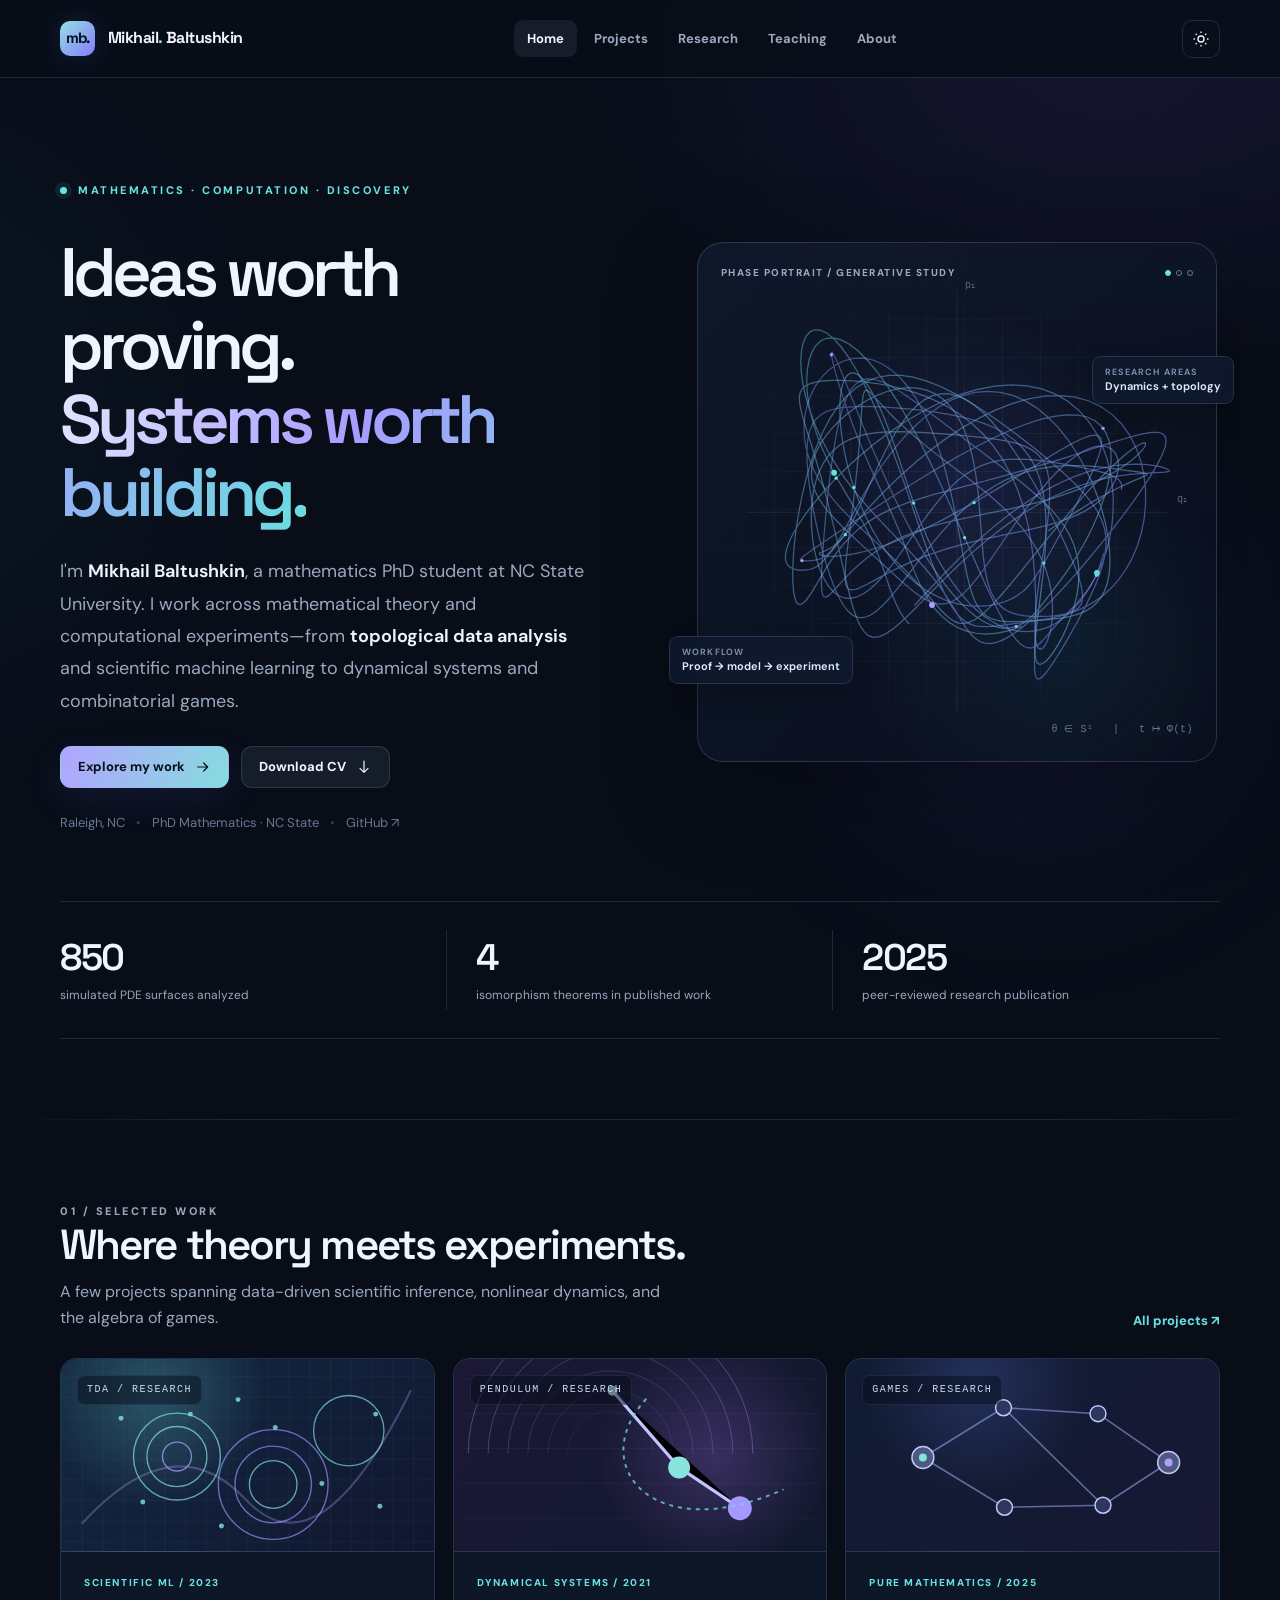
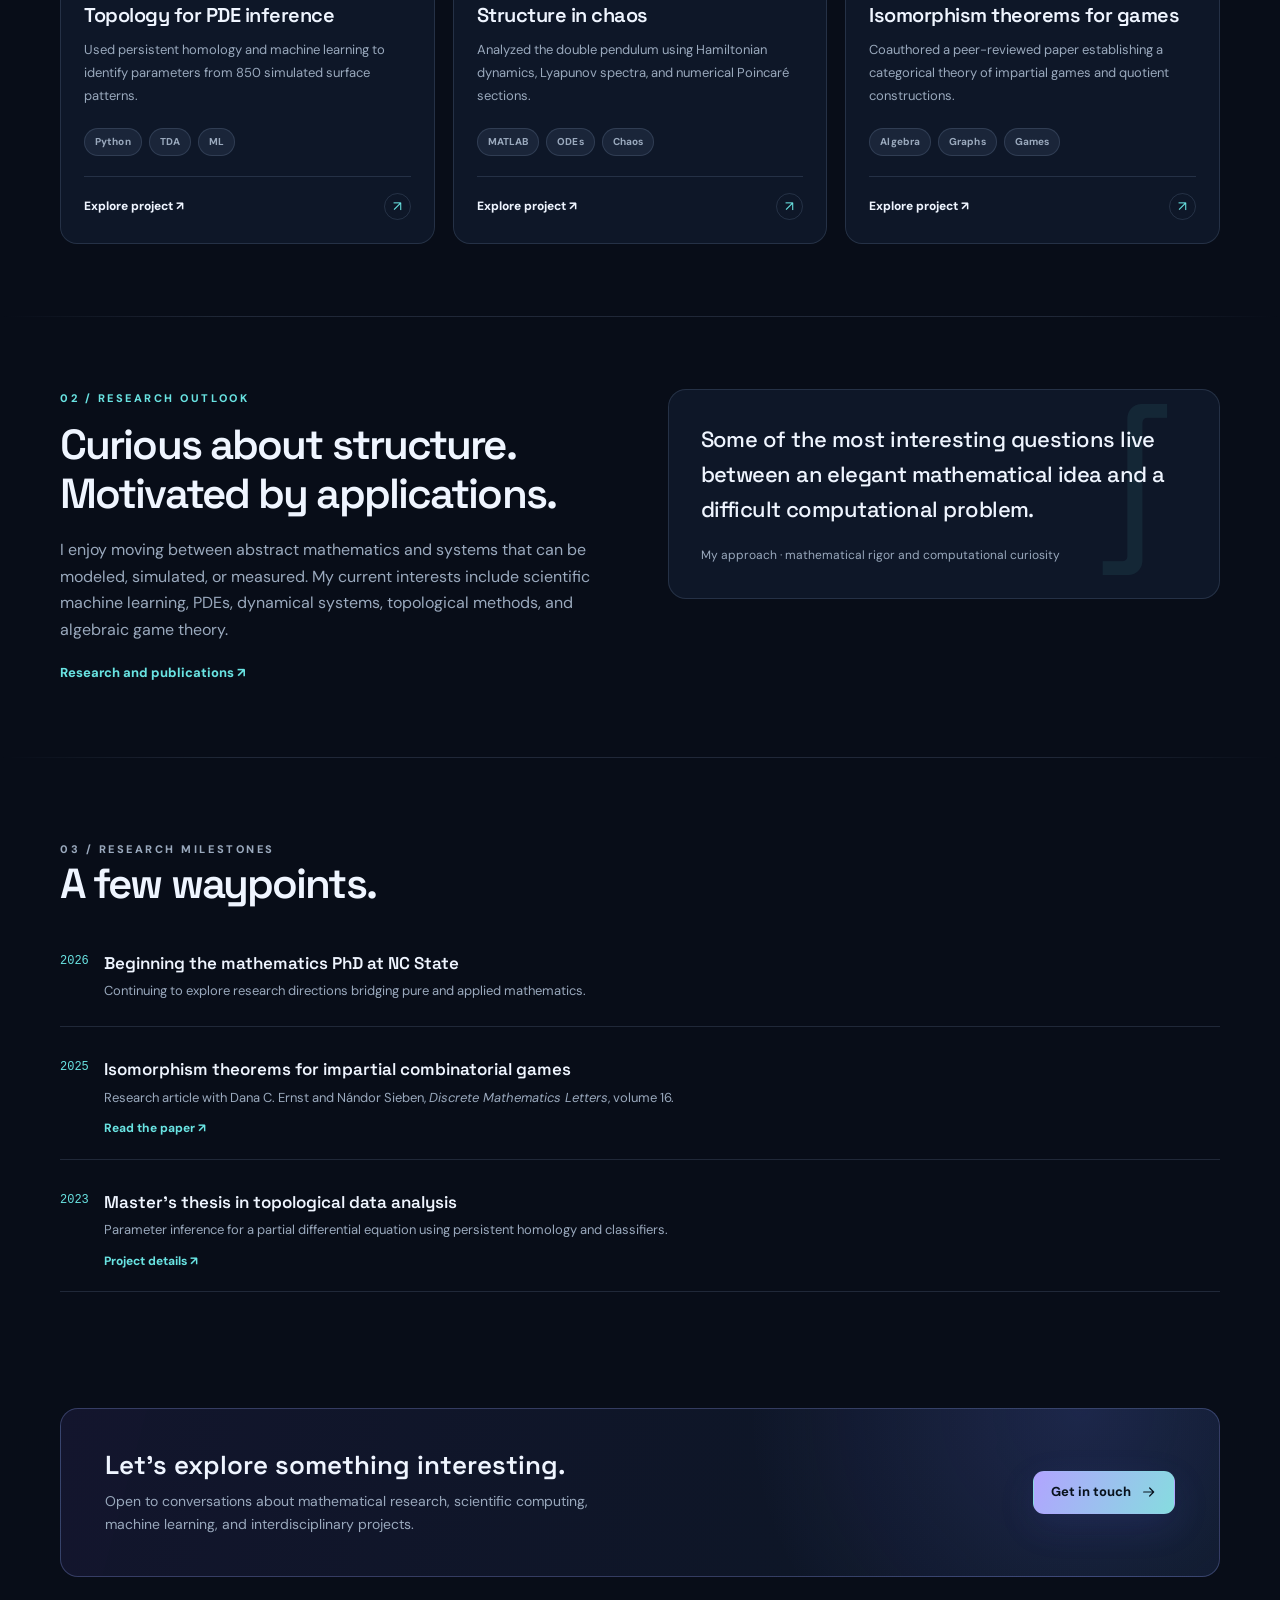
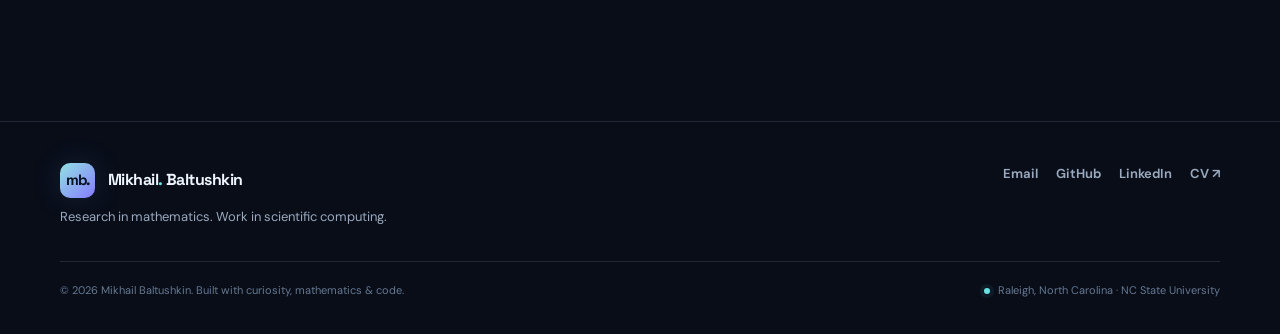
==== index.html @ 38232095 "new website" ====
<!doctype html>
<html lang="en" data-theme="dark"><head>
<meta charset="utf-8"><meta name="viewport" content="width=device-width, initial-scale=1">
<title>Mathematics, Scientific Computing &amp; Machine Learning | Mikhail Baltushkin</title>
<meta name="description" content="Mikhail Baltushkin — mathematics PhD student at NC State. Research in topological data analysis, scientific machine learning, nonlinear dynamics, and algebraic game theory.">
<meta name="author" content="Mikhail Baltushkin"><meta name="theme-color" content="#080d18">
<meta property="og:type" content="website"><meta property="og:title" content="Mathematics, Scientific Computing &amp; Machine Learning | Mikhail Baltushkin">
<meta property="og:description" content="Mikhail Baltushkin — mathematics PhD student at NC State. Research in topological data analysis, scientific machine learning, nonlinear dynamics, and algebraic game theory.">
<meta property="og:image" content="https://mishbolt.github.io/assets/images/social-card.svg"><meta property="og:url" content="https://mishbolt.github.io/">
<meta name="twitter:card" content="summary_large_image"><link rel="canonical" href="https://mishbolt.github.io/">
<link rel="icon" href="assets/images/favicon.svg" type="image/svg+xml">
<link rel="stylesheet" href="assets/css/styles.css">
<script src="assets/js/site.js" defer></script>
</head><body><a class="skip-link" href="#main">Skip to content</a><div class="bg-atmosphere" aria-hidden="true"></div><div class="ambient-blob" aria-hidden="true"></div><header class="site-header"><div class="shell nav-inner">
      <a class="brand" href="index.html" aria-label="Mikhail Baltushkin, home"><span class="brand-glyph">mb.</span><span>Mikhail<span class="dot">.</span> Baltushkin</span></a>
      <nav id="main-nav" class="nav-links" aria-label="Main navigation" data-open="false"><a href="index.html" aria-current="page">Home</a><a href="projects.html">Projects</a><a href="research.html">Research</a><a href="teaching.html">Teaching</a><a href="about.html">About</a></nav>
      <div class="nav-actions"><button type="button" class="icon-button" data-theme-toggle aria-label="Switch to light theme"><svg viewBox="0 0 24 24" aria-hidden="true" fill="none" stroke="currentColor" stroke-width="1.8" stroke-linecap="round" stroke-linejoin="round"><circle cx="12" cy="12" r="4"/><path d="M12 2v2m0 16v2M4.9 4.9l1.4 1.4m11.4 11.4 1.4 1.4M2 12h2m16 0h2M4.9 19.1l1.4-1.4M17.7 6.3l1.4-1.4"/></svg></button><button type="button" class="icon-button mobile-toggle" data-menu-toggle aria-label="Toggle navigation" aria-expanded="false" aria-controls="main-nav"><svg viewBox="0 0 24 24" aria-hidden="true" fill="none" stroke="currentColor" stroke-width="1.8" stroke-linecap="round" stroke-linejoin="round"><path d="M4 7h16M4 12h16M4 17h16"/></svg></button></div>
      </div></header>
<main id="main"><section class="hero"><div class="shell hero-grid"><div class="hero-copy">
<p class="eyebrow"><span class="signal"></span>Mathematics · computation · discovery</p>
<h1>Ideas worth proving.<br><span class="gradient-text">Systems worth building.</span></h1>
<p class="hero-lede">I'm <strong>Mikhail Baltushkin</strong>, a mathematics PhD student at NC State University. I work across mathematical theory and computational experiments—from <strong>topological data analysis</strong> and scientific machine learning to dynamical systems and combinatorial games.</p>
<div class="cta-row"><a href="projects.html" class="btn btn-primary">Explore my work <svg viewBox="0 0 24 24" aria-hidden="true" fill="none" stroke="currentColor" stroke-width="1.8" stroke-linecap="round" stroke-linejoin="round"><path d="M4 12h15m-6-6 6 6-6 6"/></svg></a><a href="assets/docs/cv.pdf" class="btn btn-ghost">Download CV <svg viewBox="0 0 24 24" aria-hidden="true" fill="none" stroke="currentColor" stroke-width="1.8" stroke-linecap="round" stroke-linejoin="round"><path d="M12 3v17m-6-6 6 6 6-6"/></svg></a></div>
<div class="hero-subline"><span>Raleigh, NC</span><span class="sep">•</span><span>PhD Mathematics · NC State</span><span class="sep">•</span><a href="https://github.com/mishbolt">GitHub ↗</a></div>
</div><div class="hero-visual"><div class="visual-outer"><div class="visual-top"><span>phase portrait / generative study</span><span class="dotset"><i></i><i></i><i></i></span></div><canvas id="orbit-canvas" role="img" aria-label="Decorative animated phase-space curves illustrating mathematical dynamics"></canvas><div class="corner-coord">θ ∈ S¹ &nbsp; | &nbsp; t ↦ Φ(t)</div></div><div class="visual-tag tag-top"><span>RESEARCH AREAS</span>Dynamics + topology</div><div class="visual-tag tag-bottom"><span>WORKFLOW</span>Proof → model → experiment</div></div></div>
<div class="shell metrics reveal"><div class="metric"><b>850</b><span>simulated PDE surfaces analyzed</span></div><div class="metric"><b>4</b><span>isomorphism theorems in published work</span></div><div class="metric"><b>2025</b><span>peer-reviewed research publication</span></div></div></section>
<div class="section-divider"></div>
<section class="section" id="work"><div class="shell"><div class="section-header"><div><p class="kicker">01 / Selected work</p><h2>Where theory meets experiments.</h2><p>A few projects spanning data-driven scientific inference, nonlinear dynamics, and the algebra of games.</p></div><a class="subtle-link" href="projects.html">All projects ↗</a></div>
<div class="cards-grid"><article class="feature-card reveal"><div class="card-art card-art--tda"><span class="art-label">TDA / RESEARCH</span><svg viewBox="0 0 360 193" aria-hidden="true" preserveAspectRatio="xMidYMid slice"><defs><pattern id="pat-tda" width="20" height="20" patternUnits="userSpaceOnUse"><path d="M20 0H0V20" fill="none" stroke="#8ce5e7" stroke-opacity=".08"/></pattern></defs><rect width="360" height="193" fill="url(#pat-tda)"/><circle cx="112" cy="98" r="42" fill="none" stroke="#83e2e4" stroke-width="1.3" opacity=".7"/><circle cx="112" cy="98" r="29" fill="none" stroke="#83e2e4" stroke-width="1.3" opacity=".7"/><circle cx="112" cy="98" r="14" fill="none" stroke="#b6a6ff" stroke-width="1.3" opacity=".7"/><circle cx="205" cy="125" r="53" fill="none" stroke="#988efa" stroke-width="1.3" opacity=".7"/><circle cx="205" cy="125" r="37" fill="none" stroke="#988efa" stroke-width="1.3" opacity=".7"/><circle cx="205" cy="125" r="23" fill="none" stroke="#83e2e4" stroke-width="1.3" opacity=".7"/><circle cx="278" cy="73" r="34" fill="none" stroke="#79d9de" stroke-width="1.3" opacity=".7"/><circle cx="58" cy="61" r="2.4" fill="#84e3e5" opacity=".8"/><circle cx="79" cy="142" r="2.4" fill="#84e3e5" opacity=".8"/><circle cx="125" cy="57" r="2.4" fill="#84e3e5" opacity=".8"/><circle cx="155" cy="165" r="2.4" fill="#84e3e5" opacity=".8"/><circle cx="207" cy="70" r="2.4" fill="#84e3e5" opacity=".8"/><circle cx="252" cy="124" r="2.4" fill="#84e3e5" opacity=".8"/><circle cx="308" cy="146" r="2.4" fill="#84e3e5" opacity=".8"/><circle cx="304" cy="57" r="2.4" fill="#84e3e5" opacity=".8"/><circle cx="171" cy="43" r="2.4" fill="#84e3e5" opacity=".8"/><path d="M20 163Q109 65 179 140T338 34" stroke="#b2a8ff" opacity=".3" fill="none" stroke-width="2"/></svg></div><div class="card-body"><div class="meta">SCIENTIFIC ML / 2023</div><h3>Topology for PDE inference</h3><p>Used persistent homology and machine learning to identify parameters from 850 simulated surface patterns.</p><div class="tag-row"><span class="tag">Python</span><span class="tag">TDA</span><span class="tag">ML</span></div><div class="card-footer"><a href="work/tda-pde.html">Explore project ↗</a><span class="arrow-circle" aria-hidden="true">↗</span></div></div></article><article class="feature-card reveal"><div class="card-art card-art--pendulum"><span class="art-label">PENDULUM / RESEARCH</span><svg viewBox="0 0 360 193" aria-hidden="true" preserveAspectRatio="xMidYMid"><path d="M0 20h360M0 55h360M0 90h360M0 125h360M0 160h360" stroke="#9b93c2" stroke-opacity=".07"/><path d="M107 95 A43 43 0 0 1 193 95" fill="none" stroke="#a99cff" stroke-width="1" stroke-opacity="0.08"/><path d="M87 95 A63 63 0 0 1 213 95" fill="none" stroke="#a99cff" stroke-width="1" stroke-opacity="0.135"/><path d="M67 95 A83 83 0 0 1 233 95" fill="none" stroke="#a99cff" stroke-width="1" stroke-opacity="0.19"/><path d="M47 95 A103 103 0 0 1 253 95" fill="none" stroke="#a99cff" stroke-width="1" stroke-opacity="0.245"/><path d="M27 95 A123 123 0 0 1 273 95" fill="none" stroke="#a99cff" stroke-width="1" stroke-opacity="0.3"/><path d="M7 95 A143 143 0 0 1 293 95" fill="none" stroke="#a99cff" stroke-width="1" stroke-opacity="0.35500000000000004"/><path d="M152 32L219 109L280 150" stroke="#c2c4ff" stroke-width="3.2" stroke-linecap="round"/><circle cx="152" cy="32" r="5" fill="#d1ffff"/><circle cx="219" cy="109" r="11" fill="#89e4df"/><circle cx="280" cy="150" r="12" fill="#a798ff"/><path d="M186 40C124 107 193 190 324 131" stroke="#71dddd" stroke-width="2" stroke-dasharray="4 5" opacity=".75" fill="none"/></svg></div><div class="card-body"><div class="meta">DYNAMICAL SYSTEMS / 2021</div><h3>Structure in chaos</h3><p>Analyzed the double pendulum using Hamiltonian dynamics, Lyapunov spectra, and numerical Poincaré sections.</p><div class="tag-row"><span class="tag">MATLAB</span><span class="tag">ODEs</span><span class="tag">Chaos</span></div><div class="card-footer"><a href="work/double-pendulum.html">Explore project ↗</a><span class="arrow-circle" aria-hidden="true">↗</span></div></div></article><article class="feature-card reveal"><div class="card-art card-art--games"><span class="art-label">GAMES / RESEARCH</span><svg viewBox="0 0 360 193" aria-hidden="true"><path d="M70 99L151 49" stroke="#8b9fe0" stroke-width="1.6" opacity=".62"/><path d="M70 99L152 149" stroke="#8b9fe0" stroke-width="1.6" opacity=".62"/><path d="M151 49L246 55" stroke="#8b9fe0" stroke-width="1.6" opacity=".62"/><path d="M151 49L251 147" stroke="#8b9fe0" stroke-width="1.6" opacity=".62"/><path d="M152 149L251 147" stroke="#8b9fe0" stroke-width="1.6" opacity=".62"/><path d="M246 55L317 104" stroke="#8b9fe0" stroke-width="1.6" opacity=".62"/><path d="M251 147L317 104" stroke="#8b9fe0" stroke-width="1.6" opacity=".62"/><circle cx="70" cy="99" r="11" fill="#4f597e" stroke="#bec5ff" stroke-width="1.5"/><circle cx="151" cy="49" r="8" fill="#2d365c" stroke="#bec5ff" stroke-width="1.5"/><circle cx="152" cy="149" r="8" fill="#2d365c" stroke="#bec5ff" stroke-width="1.5"/><circle cx="246" cy="55" r="8" fill="#2d365c" stroke="#bec5ff" stroke-width="1.5"/><circle cx="251" cy="147" r="8" fill="#2d365c" stroke="#bec5ff" stroke-width="1.5"/><circle cx="317" cy="104" r="11" fill="#4f597e" stroke="#bec5ff" stroke-width="1.5"/><circle cx="70" cy="99" r="4" fill="#82e2dc"/><circle cx="317" cy="104" r="4" fill="#ada1ff"/></svg></div><div class="card-body"><div class="meta">PURE MATHEMATICS / 2025</div><h3>Isomorphism theorems for games</h3><p>Coauthored a peer-reviewed paper establishing a categorical theory of impartial games and quotient constructions.</p><div class="tag-row"><span class="tag">Algebra</span><span class="tag">Graphs</span><span class="tag">Games</span></div><div class="card-footer"><a href="work/game-theory.html">Explore project ↗</a><span class="arrow-circle" aria-hidden="true">↗</span></div></div></article></div></div></section>
<div class="section-divider"></div>
<section class="section"><div class="shell two-col"><div><p class="kicker">02 / Research outlook</p><h2>Curious about structure.<br>Motivated by applications.</h2><p style="color:var(--muted);max-width:540px;margin-top:19px">I enjoy moving between abstract mathematics and systems that can be modeled, simulated, or measured. My current interests include scientific machine learning, PDEs, dynamical systems, topological methods, and algebraic game theory.</p><a class="subtle-link" href="research.html">Research and publications ↗</a></div><div class="quote-card reveal"><blockquote>Some of the most interesting questions live between an elegant mathematical idea and a difficult computational problem.</blockquote><p class="attribution">My approach · mathematical rigor and computational curiosity</p></div></div></section>
<div class="section-divider"></div>
<section class="section"><div class="shell"><div class="section-header"><div><p class="kicker">03 / Research milestones</p><h2>A few waypoints.</h2></div></div><div class="research-list">
<div class="research-item reveal"><div class="research-num">2026</div><div><h3>Beginning the mathematics PhD at NC State</h3><p>Continuing to explore research directions bridging pure and applied mathematics.</p></div></div>
<div class="research-item reveal"><div class="research-num">2025</div><div><h3>Isomorphism theorems for impartial combinatorial games</h3><p>Research article with Dana C. Ernst and Nándor Sieben, <em>Discrete Mathematics Letters</em>, volume 16.</p><a href="https://doi.org/10.47443/dml.2025.071" target="_blank" rel="noopener noreferrer">Read the paper ↗</a></div></div>
<div class="research-item reveal"><div class="research-num">2023</div><div><h3>Master's thesis in topological data analysis</h3><p>Parameter inference for a partial differential equation using persistent homology and classifiers.</p><a href="work/tda-pde.html">Project details ↗</a></div></div>
</div></div></section>
<section class="section-tight"><div class="shell"><div class="cta-banner"><div><h2>Let's explore something interesting.</h2><p>Open to conversations about mathematical research, scientific computing, machine learning, and interdisciplinary projects.</p></div><a class="btn btn-primary" href="mailto:mbaltus@ncsu.edu">Get in touch <svg viewBox="0 0 24 24" aria-hidden="true" fill="none" stroke="currentColor" stroke-width="1.8" stroke-linecap="round" stroke-linejoin="round"><path d="M4 12h15m-6-6 6 6-6 6"/></svg></a></div></div></section></main><footer class="site-footer"><div class="shell"><div class="footer-main"><div><a class="brand" href="index.html"><span class="brand-glyph">mb.</span><span>Mikhail<span class="dot">.</span> Baltushkin</span></a><p>Research in mathematics. Work in scientific computing.</p></div><div class="footer-links"><a href="mailto:mbaltus@ncsu.edu">Email</a><a href="https://github.com/mishbolt" target="_blank" rel="noopener noreferrer">GitHub</a><a href="https://www.linkedin.com/in/mikhail-baltushkin-452414260/" target="_blank" rel="noopener noreferrer">LinkedIn</a><a href="assets/docs/cv.pdf">CV ↗</a></div></div><div class="footer-bottom"><span>© <span data-year>2026</span> Mikhail Baltushkin. Built with curiosity, mathematics & code.</span><span><span class="status-pulse"></span> Raleigh, North Carolina · NC State University</span></div></div></footer></body></html>
---- assets/css/styles.css ----
@import url('https://fonts.googleapis.com/css2?family=DM+Sans:wght@400;450;500;550;600;650;700&family=Space+Grotesk:wght@400;500;600;700&display=swap');
:root{color-scheme:dark;--bg:#080d18;--bg2:#0b1222;--ink:#eff5ff;--muted:#9aa9bd;--low:#667992;--line:rgba(161,183,223,.16);--card:rgba(17,27,46,.74);--card2:rgba(20,32,55,.89);--violet:#aa9aff;--cyan:#69e3e2;--accent:#b2a5ff;--pill:rgba(118,138,179,.13);--shadow:0 32px 95px rgba(0,0,0,.25)}
:root[data-theme='light']{color-scheme:light;--bg:#f6f8fc;--bg2:#edf2fa;--ink:#14233e;--muted:#53657d;--low:#72819a;--line:rgba(66,94,138,.19);--card:rgba(255,255,255,.82);--card2:rgba(255,255,255,.98);--violet:#6355be;--cyan:#00868f;--accent:#514bb3;--pill:rgba(74,91,138,.08);--shadow:0 30px 90px rgba(39,55,83,.12)}
*{box-sizing:border-box}html{scroll-behavior:smooth}body{margin:0;background:var(--bg);color:var(--ink);font-family:'DM Sans',Inter,system-ui,-apple-system,BlinkMacSystemFont,'Segoe UI',sans-serif;font-size:16px;line-height:1.65;text-rendering:optimizeLegibility;overflow-x:hidden}a{color:inherit;text-decoration:none}a:hover{color:var(--cyan)}a:focus-visible,button:focus-visible{outline:3px solid var(--cyan);outline-offset:4px;border-radius:4px}button{font:inherit;cursor:pointer}img{max-width:100%;height:auto}::selection{background:rgba(137,124,250,.42);color:var(--ink)}
.bg-atmosphere{position:fixed;inset:0;z-index:-2;pointer-events:none;background:radial-gradient(ellipse 43% 35% at 87% 7%,rgba(91,65,168,.16),transparent),radial-gradient(ellipse 30% 44% at -7% 44%,rgba(26,128,154,.08),transparent),var(--bg)}.bg-atmosphere:after{content:'';position:absolute;inset:0;background-image:linear-gradient(to right,rgba(120,153,208,.035) 1px,transparent 1px),linear-gradient(to bottom,rgba(120,153,208,.035) 1px,transparent 1px);background-size:68px 68px;mask-image:linear-gradient(115deg,transparent 1%,#000 74%);opacity:.55}.ambient-blob{position:absolute;width:360px;height:360px;border-radius:50%;background:rgba(101,89,240,.11);filter:blur(90px);right:5%;top:480px;pointer-events:none;z-index:-1}
.shell{width:min(1160px,calc(100% - 68px));margin-inline:auto}.skip-link{position:absolute;left:15px;top:-100px;padding:10px 16px;background:var(--ink);color:var(--bg);z-index:900}.skip-link:focus{top:16px}
.site-header{position:sticky;top:0;z-index:60;background:color-mix(in srgb,var(--bg) 79%,transparent);backdrop-filter:blur(24px);-webkit-backdrop-filter:blur(24px);border-bottom:1px solid var(--line)}.nav-inner{height:77px;display:flex;align-items:center;justify-content:space-between;gap:20px}.brand{display:inline-flex;align-items:center;gap:13px;font-family:'Space Grotesk',sans-serif;font-size:16px;font-weight:700;letter-spacing:-.035em;white-space:nowrap}.brand-glyph{width:35px;height:35px;border-radius:10px;display:grid;place-items:center;background:linear-gradient(135deg,#92e1e3,#867bfc);color:#071120;font-size:15px;letter-spacing:-.09em;box-shadow:0 0 30px rgba(113,157,251,.15)}.brand .dot{color:var(--cyan)}.nav-links{display:flex;gap:4px;align-items:center}.nav-links>a{padding:8px 13px;border-radius:9px;color:var(--muted);font-size:13px;font-weight:700;transition:background .2s,color .2s}.nav-links>a:hover,.nav-links>a[aria-current='page']{background:var(--pill);color:var(--ink)}.nav-actions{display:flex;gap:9px;align-items:center}.icon-button{width:38px;height:38px;display:grid;place-items:center;background:none;border:1px solid var(--line);border-radius:10px;color:var(--ink)}.icon-button:hover{background:var(--pill)}.icon-button svg{width:18px;height:18px}.mobile-toggle{display:none}
.eyebrow{display:inline-flex;align-items:center;gap:11px;color:var(--cyan);font-size:11px;letter-spacing:.23em;font-weight:800;text-transform:uppercase}.eyebrow .signal{display:inline-block;width:7px;height:7px;background:var(--cyan);border-radius:50%;box-shadow:0 0 0 5px rgba(101,218,218,.09)}.hero{padding:92px 0 80px}.hero-grid{display:grid;grid-template-columns:1.04fr .96fr;gap:64px;align-items:center}.hero-copy h1,.page-intro h1{font-family:'Space Grotesk',sans-serif;font-weight:600;letter-spacing:-.071em;line-height:1.07;margin:26px 0 26px}.hero-copy h1{font-size:clamp(46px,5.35vw,75px);max-width:690px}.gradient-text{background:linear-gradient(103deg,#e4e4ff 0%,#a89cff 44%,#6bdcdf 100%);background-clip:text;-webkit-background-clip:text;color:transparent}:root[data-theme='light'] .gradient-text{background-image:linear-gradient(103deg,#5c4ab3,#007e8f)}.hero-lede{font-size:18px;color:var(--muted);line-height:1.8;max-width:540px}.hero-lede strong{color:var(--ink);font-weight:650}.cta-row{display:flex;flex-wrap:wrap;gap:12px;margin:29px 0 24px}.btn{display:inline-flex;align-items:center;justify-content:center;gap:10px;padding:12px 17px;border:1px solid var(--line);border-radius:11px;font-size:13px;font-weight:750;line-height:1.25;transition:transform .2s,background .2s,border .2s}.btn:hover{transform:translateY(-2px)}.btn-primary{background:linear-gradient(115deg,#b1a4ff,#86dcdf);color:#08121d;border-color:transparent;box-shadow:0 12px 36px rgba(88,102,214,.14)}.btn-primary:hover{color:#08121d}.btn-ghost{background:var(--pill);color:var(--ink)}.btn svg{width:16px;height:16px}.hero-subline{display:flex;flex-wrap:wrap;gap:11px;align-items:center;color:var(--low);font-size:13px}.hero-subline .sep{opacity:.45}
.hero-visual{position:relative;min-height:505px;display:grid;align-items:center}.visual-outer{position:relative;aspect-ratio:1 / 1;max-width:520px;width:100%;margin:auto;border:1px solid rgba(149,170,223,.21);border-radius:26px;overflow:hidden;background:radial-gradient(circle at 52% 46%,rgba(84,80,176,.17),transparent 43%),radial-gradient(circle at 70% 78%,rgba(30,150,159,.085),transparent 34%),linear-gradient(135deg,rgba(17,27,47,.8),rgba(10,15,29,.8));box-shadow:var(--shadow)}:root[data-theme='light'] .visual-outer{background:linear-gradient(125deg,#eef3fc,#e9effa)}.visual-outer:before{content:'';position:absolute;inset:0;background-image:linear-gradient(rgba(142,171,224,.075) 1px,transparent 1px),linear-gradient(90deg,rgba(142,171,224,.075) 1px,transparent 1px);background-size:38px 38px;mask-image:radial-gradient(circle,#000 27%,transparent 75%)}.visual-top{position:absolute;left:23px;right:23px;top:22px;display:flex;justify-content:space-between;align-items:center;gap:14px;color:var(--muted);font-size:10px;font-weight:800;letter-spacing:.15em;text-transform:uppercase}.visual-top .dotset{display:flex;gap:5px}.visual-top .dotset i{width:6px;height:6px;border:1px solid var(--low);border-radius:50%}.visual-top .dotset i:first-child{background:var(--cyan);border-color:var(--cyan)}#orbit-canvas{position:absolute;inset:0;width:100%;height:100%}.corner-coord{position:absolute;right:23px;bottom:22px;color:var(--low);font-size:10px;font-family:monospace;letter-spacing:.05em}.visual-tag{position:absolute;border-radius:9px;padding:9px 12px;border:1px solid rgba(150,172,221,.18);background:rgba(16,26,46,.83);backdrop-filter:blur(10px);color:#dbecff;font-size:11px;line-height:1.4;font-weight:650;box-shadow:0 10px 26px rgba(0,0,0,.2)}.visual-tag span{color:#7e91af;font-size:9px;display:block;letter-spacing:.13em}.tag-top{top:22%;right:-14px}.tag-bottom{left:-25px;bottom:15%}:root[data-theme='light'] .visual-tag{background:rgba(255,255,255,.89);color:var(--ink)}
.section{padding:72px 0}.section-tight{padding:44px 0 72px}.section-divider{height:1px;background:linear-gradient(90deg,transparent,var(--line) 18%,var(--line) 82%,transparent)}.section-header{display:flex;justify-content:space-between;align-items:end;gap:22px;margin-bottom:26px}.kicker{font-size:11px;letter-spacing:.23em;text-transform:uppercase;color:var(--cyan);font-weight:800;margin:0 0 13px}.section h2,.section-title{font-family:'Space Grotesk',sans-serif;font-size:clamp(29px,3.4vw,42px);font-weight:600;letter-spacing:-.045em;line-height:1.17;margin:0}.section-header p{max-width:600px;margin:10px 0 0;color:var(--muted)}.subtle-link{font-size:13px;color:var(--cyan);font-weight:750;white-space:nowrap}.subtle-link:hover{text-decoration:underline;text-underline-offset:5px}
.metrics{display:grid;grid-template-columns:repeat(3,1fr);gap:0;border-top:1px solid var(--line);border-bottom:1px solid var(--line);padding:28px 0;margin-top:67px}.metric{padding:4px 29px;border-right:1px solid var(--line)}.metric:first-child{padding-left:0}.metric:last-child{border-right:0}.metric b{font:600 clamp(26px,3.4vw,37px)/1.3 'Space Grotesk',sans-serif;letter-spacing:-.04em;color:var(--ink)}.metric span{display:block;color:var(--muted);font-size:12px;margin-top:4px}
.cards-grid{display:grid;grid-template-columns:repeat(3,minmax(0,1fr));gap:18px}.feature-card{display:flex;flex-direction:column;overflow:hidden;border-radius:17px;border:1px solid var(--line);background:var(--card);transition:border .25s,transform .25s,box-shadow .25s}.feature-card:hover{border-color:rgba(147,168,240,.45);transform:translateY(-5px);box-shadow:0 20px 50px rgba(0,0,0,.1)}.card-art{height:193px;position:relative;overflow:hidden;border-bottom:1px solid var(--line);display:grid;place-items:center;background:#10192c}.card-art--tda{background:radial-gradient(circle at 25% 20%,rgba(104,208,217,.28),transparent 35%),linear-gradient(140deg,#132941,#111630)}.card-art--pendulum{background:radial-gradient(circle at 70% 50%,rgba(174,119,251,.24),transparent 42%),linear-gradient(130deg,#1c1836,#10182c)}.card-art--games{background:radial-gradient(circle at 35% 12%,rgba(96,124,238,.22),transparent 38%),linear-gradient(130deg,#101c33,#181833)}.card-art svg{width:100%;height:100%}.card-art .art-label{position:absolute;top:16px;left:16px;padding:6px 9px;border-radius:7px;background:rgba(8,15,27,.52);border:1px solid rgba(255,255,255,.08);font-size:10px;color:#ccdaf6;letter-spacing:.15em;font-family:monospace}.card-body{display:flex;flex-direction:column;flex:1;padding:23px}.meta{color:var(--cyan);font-size:10px;letter-spacing:.16em;text-transform:uppercase;font-weight:800}.feature-card h3{font:600 20px/1.3 'Space Grotesk',sans-serif;letter-spacing:-.025em;margin:11px 0}.feature-card p{font-size:13px;line-height:1.75;color:var(--muted);margin:0 0 20px}.tag-row{display:flex;gap:7px;flex-wrap:wrap;margin-top:auto}.tag{border:1px solid var(--line);background:var(--pill);border-radius:999px;padding:5px 10px;font-size:10px;color:var(--muted);font-weight:750;letter-spacing:.01em}.card-footer{border-top:1px solid var(--line);padding-top:16px;margin-top:20px;display:flex;justify-content:space-between;align-items:center;gap:12px}.card-footer a{font-size:12px;font-weight:800;color:var(--ink)}.card-footer a:hover{color:var(--cyan)}.arrow-circle{display:grid;place-items:center;border:1px solid var(--line);width:27px;height:27px;border-radius:50%;color:var(--cyan);font-size:14px}
.two-col{display:grid;grid-template-columns:1fr 1fr;gap:55px;align-items:start}.quote-card{border:1px solid var(--line);border-radius:18px;padding:32px;background:var(--card);position:relative;overflow:hidden}.quote-card:before{content:'∫';position:absolute;right:25px;top:-40px;opacity:.08;font:190px 'Space Grotesk';color:var(--cyan)}.quote-card blockquote{font:500 22px/1.58 'Space Grotesk',sans-serif;letter-spacing:-.025em;margin:0;position:relative}.quote-card .attribution{font-size:12px;color:var(--muted);margin:20px 0 0}.research-list{display:grid;gap:13px}.research-item{display:flex;gap:15px;padding:18px 0;border-bottom:1px solid var(--line)}.research-num{font-family:monospace;color:var(--cyan);font-size:12px;min-width:25px}.research-item h3{font:600 17px/1.4 'Space Grotesk',sans-serif;margin:0 0 5px}.research-item p{font-size:13px;color:var(--muted);margin:0 0 6px}.research-item a{color:var(--cyan);font-size:12px;font-weight:750}
.cta-banner{display:flex;justify-content:space-between;align-items:center;gap:25px;padding:40px 44px;border-radius:18px;border:1px solid rgba(148,161,244,.28);background:radial-gradient(circle at 88% 0,rgba(93,107,222,.2),transparent 32%),linear-gradient(105deg,rgba(52,49,109,.25),rgba(23,48,69,.28))}.cta-banner h2{font:600 26px/1.25 'Space Grotesk',sans-serif;margin:0 0 8px}.cta-banner p{color:var(--muted);margin:0;font-size:14px;max-width:520px}
.page-intro{padding:82px 0 52px}.page-intro h1{font-size:clamp(42px,5.3vw,67px);max-width:850px}.page-intro>div>p:last-child{max-width:720px;font-size:17px;color:var(--muted)}.page-intro.compact{padding-bottom:28px}.page-intro.compact h1{margin-bottom:18px}.content-card{border:1px solid var(--line);border-radius:18px;padding:30px;background:var(--card)}.body-copy{max-width:780px}.body-copy h2{font:600 26px 'Space Grotesk',sans-serif;letter-spacing:-.035em;margin:38px 0 12px}.body-copy h3{font:600 19px 'Space Grotesk',sans-serif;margin:26px 0 12px}.body-copy p,.body-copy li{color:var(--muted);line-height:1.87}.body-copy strong{color:var(--ink)}.body-copy a{color:var(--cyan);text-underline-offset:4px;text-decoration:underline}.body-copy ul{padding-left:20px}.body-copy .lead{font-size:19px;color:var(--ink);line-height:1.8}.body-copy .callout{border-left:3px solid var(--cyan);padding:13px 22px;background:var(--pill);border-radius:0 10px 10px 0;margin:24px 0;color:var(--ink)}.detail-layout{display:grid;grid-template-columns:minmax(0,1fr) 280px;gap:54px;align-items:start}.aside-panel{border:1px solid var(--line);border-radius:16px;padding:22px;background:var(--card);position:sticky;top:104px}.aside-panel h2{font:600 16px 'Space Grotesk',sans-serif;margin:0 0 18px}.aside-panel dl{margin:0}.aside-panel dt{font-size:10px;color:var(--low);text-transform:uppercase;letter-spacing:.13em;margin:15px 0 1px;font-weight:800}.aside-panel dd{margin:0;color:var(--ink);font-size:13px}.aside-panel a{color:var(--cyan);overflow-wrap:anywhere}.aside-panel .btn{display:flex;margin-top:20px}.figure{margin:28px 0}.figure img{width:100%;border:1px solid var(--line);border-radius:13px}.figure figcaption{font-size:12px;color:var(--muted);margin-top:10px}.pub-card{display:flex;gap:18px;padding:25px;border:1px solid var(--line);border-radius:17px;background:var(--card);margin-bottom:16px}.pub-year{font:600 18px 'Space Grotesk';color:var(--cyan);min-width:54px}.pub-card h3{font:600 20px/1.4 'Space Grotesk';letter-spacing:-.025em;margin:0 0 8px}.pub-card p{font-size:13px;color:var(--muted);margin:0 0 11px}.pub-links{display:flex;gap:19px}.pub-links a{font-size:12px;font-weight:800;color:var(--cyan)}.timeline{border-left:1px solid var(--line);margin-left:11px;padding-left:28px}.timeline-item{position:relative;padding:0 0 30px}.timeline-item:before{content:'';position:absolute;width:11px;height:11px;background:var(--bg);border:2px solid var(--cyan);border-radius:50%;left:-35px;top:6px}.timeline-item .when{font-size:11px;color:var(--cyan);text-transform:uppercase;letter-spacing:.13em;font-weight:800}.timeline-item h3{margin:5px 0;font:600 18px 'Space Grotesk'}.timeline-item p{font-size:14px;color:var(--muted);margin:0;max-width:690px}.skill-cloud{display:flex;gap:9px;flex-wrap:wrap}.skill-cloud .tag{font-size:12px;padding:8px 11px}.work-list{display:grid;gap:17px}.work-entry{display:grid;grid-template-columns:180px minmax(0,1fr) auto;gap:26px;align-items:center;border:1px solid var(--line);border-radius:16px;background:var(--card);padding:23px}.work-entry img{height:123px;object-fit:cover;border-radius:10px;width:100%}.work-entry .work-ill{height:123px;display:grid;place-items:center;border-radius:10px;background:linear-gradient(140deg,rgba(70,139,157,.25),rgba(95,68,154,.2));border:1px solid var(--line);color:var(--cyan);font-size:63px;font-family:'Space Grotesk'}.work-entry h3{font:600 21px 'Space Grotesk';margin:6px 0}.work-entry p{font-size:13px;color:var(--muted);margin:0 0 10px}.work-entry .btn{white-space:nowrap}.footnote-note{font-size:12px;color:var(--low)}.note-list{display:grid;grid-template-columns:repeat(2,1fr);gap:18px}.note-card{border:1px solid var(--line);border-radius:16px;padding:27px;background:var(--card)}.note-card h3{font:600 21px/1.35 'Space Grotesk';margin:10px 0}.note-card p{font-size:13px;color:var(--muted)}.note-card a{font-size:13px;font-weight:800;color:var(--cyan)}
.site-footer{margin-top:72px;border-top:1px solid var(--line);padding:41px 0 35px}.footer-main{display:flex;justify-content:space-between;gap:24px;align-items:start}.footer-main p{font-size:13px;color:var(--muted);margin:8px 0}.footer-links{display:flex;flex-wrap:wrap;gap:18px;font-size:13px;font-weight:650;color:var(--muted)}.footer-bottom{display:flex;justify-content:space-between;gap:16px;border-top:1px solid var(--line);padding-top:19px;margin-top:26px;font-size:11px;color:var(--low)}.status-pulse{display:inline-block;width:6px;height:6px;border-radius:50%;background:var(--cyan);margin-right:5px;box-shadow:0 0 0 4px rgba(97,207,207,.08)}.reveal{opacity:0;transform:translateY(14px);transition:opacity .7s,transform .7s}.reveal.in-view{opacity:1;transform:translateY(0)}
@media(max-width:1030px){.hero-grid{gap:32px}.hero{padding-top:60px}.hero-visual{min-height:420px}.visual-outer{width:92%}.tag-top{right:-6px}.tag-bottom{left:-9px}.nav-links>a{padding:8px 9px}.work-entry{grid-template-columns:130px 1fr;gap:18px}.work-entry>.btn{grid-column:2;justify-self:start}.work-entry img,.work-entry .work-ill{height:120px}}
@media(max-width:760px){.shell{width:min(100% - 38px,1160px)}.nav-inner{height:68px}.mobile-toggle{display:grid}.nav-links{position:absolute;top:68px;left:0;right:0;display:none;flex-direction:column;padding:12px 19px 20px;background:var(--bg2);border-bottom:1px solid var(--line);align-items:stretch;box-shadow:0 14px 30px rgba(0,0,0,.16)}.nav-links[data-open='true']{display:flex}.nav-links>a{padding:11px 13px}.hero{padding:63px 0 42px}.hero-grid{display:flex;flex-direction:column;gap:35px}.hero-copy h1{font-size:clamp(44px,10vw,63px)}.hero-lede{font-size:16px}.hero-visual{min-height:unset;width:100%;max-width:495px}.visual-outer{width:90%}.tag-top{right:0}.tag-bottom{left:0}.metrics{margin-top:44px;grid-template-columns:1fr;gap:0;padding:9px 0}.metric{padding:17px 0;border-right:0;border-bottom:1px solid var(--line)}.metric:last-child{border:0}.metric span{display:inline;margin-left:13px}.cards-grid{grid-template-columns:1fr}.card-art{height:205px}.two-col{grid-template-columns:1fr;gap:25px}.section{padding:50px 0}.section-header{align-items:start;flex-direction:column;gap:10px}.cta-banner{padding:30px;flex-direction:column;align-items:flex-start}.page-intro{padding:65px 0 29px}.page-intro h1{font-size:clamp(40px,10vw,56px)}.detail-layout{grid-template-columns:1fr;gap:25px}.aside-panel{position:static;order:-1}.note-list{grid-template-columns:1fr}.work-entry{grid-template-columns:1fr}.work-entry img,.work-entry .work-ill{height:170px}.work-entry>.btn{grid-column:1}.footer-main{flex-direction:column}.footer-bottom{flex-direction:column}.pub-card{padding:19px;gap:13px}}
@media(prefers-reduced-motion:reduce){*,*:before,*:after{scroll-behavior:auto!important;animation:none!important;transition:none!important}.reveal{opacity:1;transform:none}}
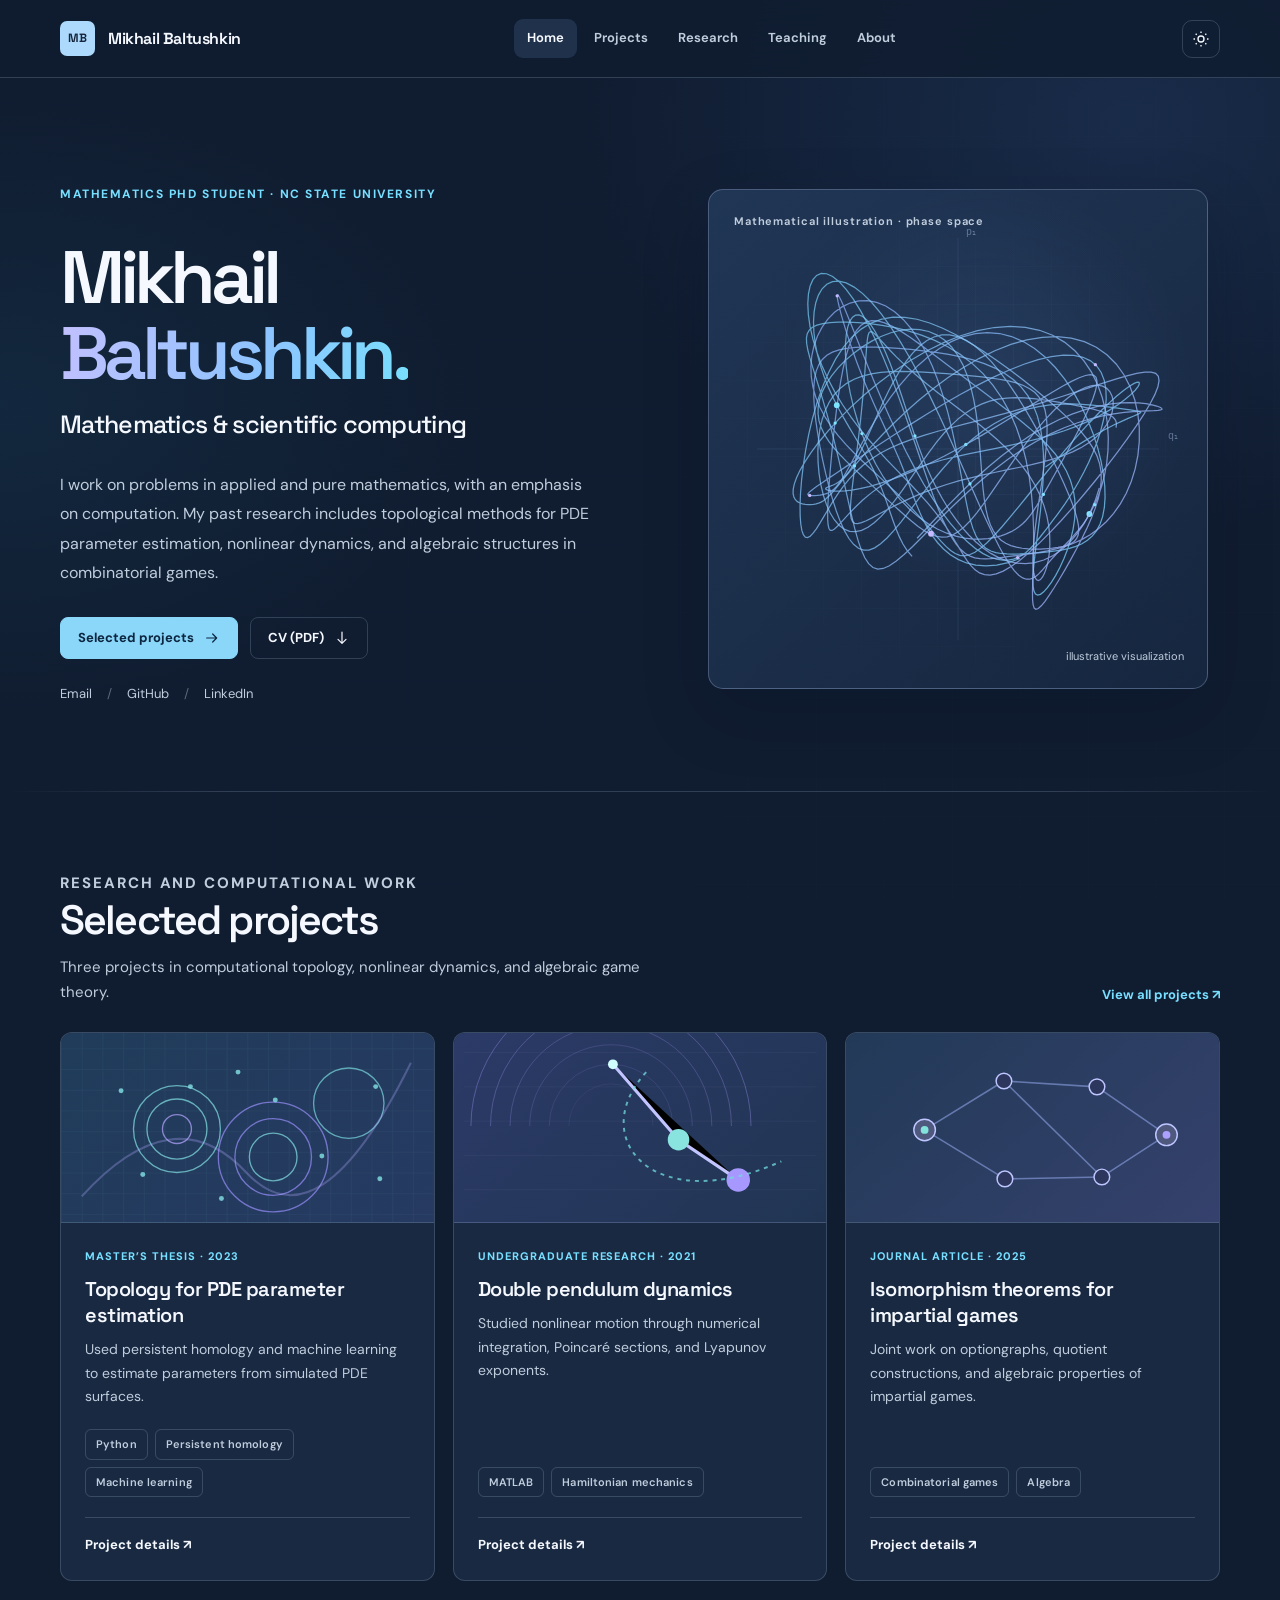
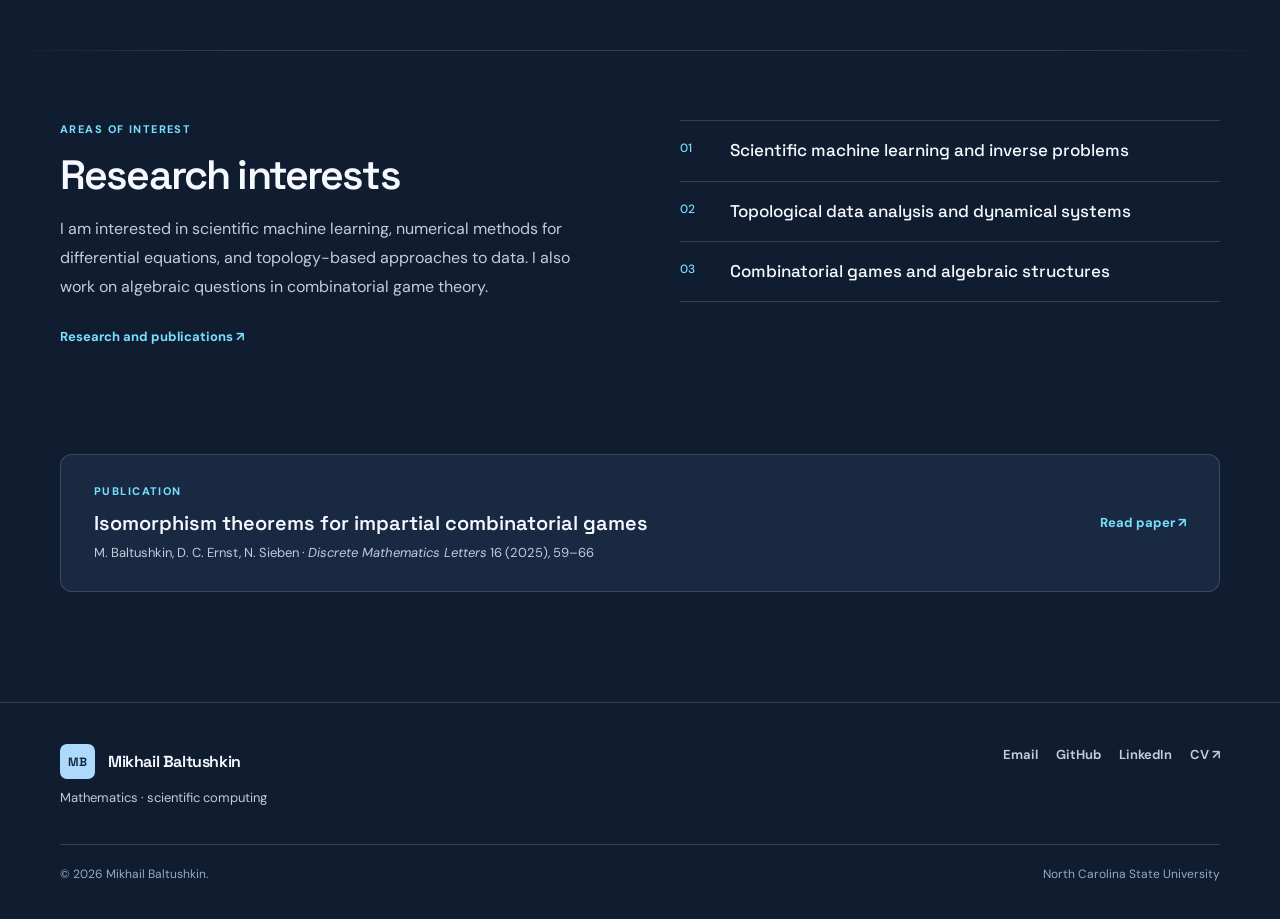
==== commit 907dd523: "new website" ====
--- a/index.html
+++ b/index.html
@@ -1,38 +1,32 @@
 <!doctype html>
 <html lang="en" data-theme="dark"><head>
 <meta charset="utf-8"><meta name="viewport" content="width=device-width, initial-scale=1">
-<title>Mathematics, Scientific Computing &amp; Machine Learning | Mikhail Baltushkin</title>
-<meta name="description" content="Mikhail Baltushkin — mathematics PhD student at NC State. Research in topological data analysis, scientific machine learning, nonlinear dynamics, and algebraic game theory.">
-<meta name="author" content="Mikhail Baltushkin"><meta name="theme-color" content="#080d18">
-<meta property="og:type" content="website"><meta property="og:title" content="Mathematics, Scientific Computing &amp; Machine Learning | Mikhail Baltushkin">
-<meta property="og:description" content="Mikhail Baltushkin — mathematics PhD student at NC State. Research in topological data analysis, scientific machine learning, nonlinear dynamics, and algebraic game theory.">
+<title>Mikhail Baltushkin — Mathematics and Scientific Computing | Mikhail Baltushkin</title>
+<meta name="description" content="Mikhail Baltushkin is a mathematics PhD student at NC State University. Research in computational topology, scientific machine learning, nonlinear dynamics, and combinatorial game theory.">
+<meta name="author" content="Mikhail Baltushkin"><meta name="theme-color" content="#111d31">
+<meta property="og:type" content="website"><meta property="og:title" content="Mikhail Baltushkin — Mathematics and Scientific Computing | Mikhail Baltushkin">
+<meta property="og:description" content="Mikhail Baltushkin is a mathematics PhD student at NC State University. Research in computational topology, scientific machine learning, nonlinear dynamics, and combinatorial game theory.">
 <meta property="og:image" content="https://mishbolt.github.io/assets/images/social-card.svg"><meta property="og:url" content="https://mishbolt.github.io/">
 <meta name="twitter:card" content="summary_large_image"><link rel="canonical" href="https://mishbolt.github.io/">
 <link rel="icon" href="assets/images/favicon.svg" type="image/svg+xml">
 <link rel="stylesheet" href="assets/css/styles.css">
 <script src="assets/js/site.js" defer></script>
 </head><body><a class="skip-link" href="#main">Skip to content</a><div class="bg-atmosphere" aria-hidden="true"></div><div class="ambient-blob" aria-hidden="true"></div><header class="site-header"><div class="shell nav-inner">
-      <a class="brand" href="index.html" aria-label="Mikhail Baltushkin, home"><span class="brand-glyph">mb.</span><span>Mikhail<span class="dot">.</span> Baltushkin</span></a>
+      <a class="brand" href="index.html" aria-label="Mikhail Baltushkin, home"><span class="brand-glyph">MB</span><span>Mikhail Baltushkin</span></a>
       <nav id="main-nav" class="nav-links" aria-label="Main navigation" data-open="false"><a href="index.html" aria-current="page">Home</a><a href="projects.html">Projects</a><a href="research.html">Research</a><a href="teaching.html">Teaching</a><a href="about.html">About</a></nav>
       <div class="nav-actions"><button type="button" class="icon-button" data-theme-toggle aria-label="Switch to light theme"><svg viewBox="0 0 24 24" aria-hidden="true" fill="none" stroke="currentColor" stroke-width="1.8" stroke-linecap="round" stroke-linejoin="round"><circle cx="12" cy="12" r="4"/><path d="M12 2v2m0 16v2M4.9 4.9l1.4 1.4m11.4 11.4 1.4 1.4M2 12h2m16 0h2M4.9 19.1l1.4-1.4M17.7 6.3l1.4-1.4"/></svg></button><button type="button" class="icon-button mobile-toggle" data-menu-toggle aria-label="Toggle navigation" aria-expanded="false" aria-controls="main-nav"><svg viewBox="0 0 24 24" aria-hidden="true" fill="none" stroke="currentColor" stroke-width="1.8" stroke-linecap="round" stroke-linejoin="round"><path d="M4 7h16M4 12h16M4 17h16"/></svg></button></div>
       </div></header>
 <main id="main"><section class="hero"><div class="shell hero-grid"><div class="hero-copy">
-<p class="eyebrow"><span class="signal"></span>Mathematics · computation · discovery</p>
-<h1>Ideas worth proving.<br><span class="gradient-text">Systems worth building.</span></h1>
-<p class="hero-lede">I'm <strong>Mikhail Baltushkin</strong>, a mathematics PhD student at NC State University. I work across mathematical theory and computational experiments—from <strong>topological data analysis</strong> and scientific machine learning to dynamical systems and combinatorial games.</p>
-<div class="cta-row"><a href="projects.html" class="btn btn-primary">Explore my work <svg viewBox="0 0 24 24" aria-hidden="true" fill="none" stroke="currentColor" stroke-width="1.8" stroke-linecap="round" stroke-linejoin="round"><path d="M4 12h15m-6-6 6 6-6 6"/></svg></a><a href="assets/docs/cv.pdf" class="btn btn-ghost">Download CV <svg viewBox="0 0 24 24" aria-hidden="true" fill="none" stroke="currentColor" stroke-width="1.8" stroke-linecap="round" stroke-linejoin="round"><path d="M12 3v17m-6-6 6 6 6-6"/></svg></a></div>
-<div class="hero-subline"><span>Raleigh, NC</span><span class="sep">•</span><span>PhD Mathematics · NC State</span><span class="sep">•</span><a href="https://github.com/mishbolt">GitHub ↗</a></div>
-</div><div class="hero-visual"><div class="visual-outer"><div class="visual-top"><span>phase portrait / generative study</span><span class="dotset"><i></i><i></i><i></i></span></div><canvas id="orbit-canvas" role="img" aria-label="Decorative animated phase-space curves illustrating mathematical dynamics"></canvas><div class="corner-coord">θ ∈ S¹ &nbsp; | &nbsp; t ↦ Φ(t)</div></div><div class="visual-tag tag-top"><span>RESEARCH AREAS</span>Dynamics + topology</div><div class="visual-tag tag-bottom"><span>WORKFLOW</span>Proof → model → experiment</div></div></div>
-<div class="shell metrics reveal"><div class="metric"><b>850</b><span>simulated PDE surfaces analyzed</span></div><div class="metric"><b>4</b><span>isomorphism theorems in published work</span></div><div class="metric"><b>2025</b><span>peer-reviewed research publication</span></div></div></section>
+<p class="eyebrow">Mathematics PhD student · NC State University</p>
+<h1>Mikhail<br><span class="gradient-text">Baltushkin.</span></h1>
+<p class="hero-position">Mathematics &amp; scientific computing</p>
+<p class="hero-lede">I work on problems in applied and pure mathematics, with an emphasis on computation. My past research includes topological methods for PDE parameter estimation, nonlinear dynamics, and algebraic structures in combinatorial games.</p>
+<div class="cta-row"><a href="projects.html" class="btn btn-primary">Selected projects <svg viewBox="0 0 24 24" aria-hidden="true" fill="none" stroke="currentColor" stroke-width="1.8" stroke-linecap="round" stroke-linejoin="round"><path d="M4 12h15m-6-6 6 6-6 6"/></svg></a><a href="assets/docs/cv.pdf" class="btn btn-ghost">CV (PDF) <svg viewBox="0 0 24 24" aria-hidden="true" fill="none" stroke="currentColor" stroke-width="1.8" stroke-linecap="round" stroke-linejoin="round"><path d="M12 3v17m-6-6 6 6 6-6"/></svg></a></div>
+<div class="hero-subline"><a href="mailto:mbaltus@ncsu.edu">Email</a><span class="sep">/</span><a href="https://github.com/mishbolt" target="_blank" rel="noopener noreferrer">GitHub</a><span class="sep">/</span><a href="https://www.linkedin.com/in/mikhail-baltushkin-452414260/" target="_blank" rel="noopener noreferrer">LinkedIn</a></div>
+</div><div class="hero-visual"><div class="visual-outer"><div class="visual-top"><span>Mathematical illustration · phase space</span></div><canvas id="orbit-canvas" role="img" aria-label="Decorative mathematical phase-space illustration"></canvas><div class="corner-coord">illustrative visualization</div></div></div></div></section>
 <div class="section-divider"></div>
-<section class="section" id="work"><div class="shell"><div class="section-header"><div><p class="kicker">01 / Selected work</p><h2>Where theory meets experiments.</h2><p>A few projects spanning data-driven scientific inference, nonlinear dynamics, and the algebra of games.</p></div><a class="subtle-link" href="projects.html">All projects ↗</a></div>
-<div class="cards-grid"><article class="feature-card reveal"><div class="card-art card-art--tda"><span class="art-label">TDA / RESEARCH</span><svg viewBox="0 0 360 193" aria-hidden="true" preserveAspectRatio="xMidYMid slice"><defs><pattern id="pat-tda" width="20" height="20" patternUnits="userSpaceOnUse"><path d="M20 0H0V20" fill="none" stroke="#8ce5e7" stroke-opacity=".08"/></pattern></defs><rect width="360" height="193" fill="url(#pat-tda)"/><circle cx="112" cy="98" r="42" fill="none" stroke="#83e2e4" stroke-width="1.3" opacity=".7"/><circle cx="112" cy="98" r="29" fill="none" stroke="#83e2e4" stroke-width="1.3" opacity=".7"/><circle cx="112" cy="98" r="14" fill="none" stroke="#b6a6ff" stroke-width="1.3" opacity=".7"/><circle cx="205" cy="125" r="53" fill="none" stroke="#988efa" stroke-width="1.3" opacity=".7"/><circle cx="205" cy="125" r="37" fill="none" stroke="#988efa" stroke-width="1.3" opacity=".7"/><circle cx="205" cy="125" r="23" fill="none" stroke="#83e2e4" stroke-width="1.3" opacity=".7"/><circle cx="278" cy="73" r="34" fill="none" stroke="#79d9de" stroke-width="1.3" opacity=".7"/><circle cx="58" cy="61" r="2.4" fill="#84e3e5" opacity=".8"/><circle cx="79" cy="142" r="2.4" fill="#84e3e5" opacity=".8"/><circle cx="125" cy="57" r="2.4" fill="#84e3e5" opacity=".8"/><circle cx="155" cy="165" r="2.4" fill="#84e3e5" opacity=".8"/><circle cx="207" cy="70" r="2.4" fill="#84e3e5" opacity=".8"/><circle cx="252" cy="124" r="2.4" fill="#84e3e5" opacity=".8"/><circle cx="308" cy="146" r="2.4" fill="#84e3e5" opacity=".8"/><circle cx="304" cy="57" r="2.4" fill="#84e3e5" opacity=".8"/><circle cx="171" cy="43" r="2.4" fill="#84e3e5" opacity=".8"/><path d="M20 163Q109 65 179 140T338 34" stroke="#b2a8ff" opacity=".3" fill="none" stroke-width="2"/></svg></div><div class="card-body"><div class="meta">SCIENTIFIC ML / 2023</div><h3>Topology for PDE inference</h3><p>Used persistent homology and machine learning to identify parameters from 850 simulated surface patterns.</p><div class="tag-row"><span class="tag">Python</span><span class="tag">TDA</span><span class="tag">ML</span></div><div class="card-footer"><a href="work/tda-pde.html">Explore project ↗</a><span class="arrow-circle" aria-hidden="true">↗</span></div></div></article><article class="feature-card reveal"><div class="card-art card-art--pendulum"><span class="art-label">PENDULUM / RESEARCH</span><svg viewBox="0 0 360 193" aria-hidden="true" preserveAspectRatio="xMidYMid"><path d="M0 20h360M0 55h360M0 90h360M0 125h360M0 160h360" stroke="#9b93c2" stroke-opacity=".07"/><path d="M107 95 A43 43 0 0 1 193 95" fill="none" stroke="#a99cff" stroke-width="1" stroke-opacity="0.08"/><path d="M87 95 A63 63 0 0 1 213 95" fill="none" stroke="#a99cff" stroke-width="1" stroke-opacity="0.135"/><path d="M67 95 A83 83 0 0 1 233 95" fill="none" stroke="#a99cff" stroke-width="1" stroke-opacity="0.19"/><path d="M47 95 A103 103 0 0 1 253 95" fill="none" stroke="#a99cff" stroke-width="1" stroke-opacity="0.245"/><path d="M27 95 A123 123 0 0 1 273 95" fill="none" stroke="#a99cff" stroke-width="1" stroke-opacity="0.3"/><path d="M7 95 A143 143 0 0 1 293 95" fill="none" stroke="#a99cff" stroke-width="1" stroke-opacity="0.35500000000000004"/><path d="M152 32L219 109L280 150" stroke="#c2c4ff" stroke-width="3.2" stroke-linecap="round"/><circle cx="152" cy="32" r="5" fill="#d1ffff"/><circle cx="219" cy="109" r="11" fill="#89e4df"/><circle cx="280" cy="150" r="12" fill="#a798ff"/><path d="M186 40C124 107 193 190 324 131" stroke="#71dddd" stroke-width="2" stroke-dasharray="4 5" opacity=".75" fill="none"/></svg></div><div class="card-body"><div class="meta">DYNAMICAL SYSTEMS / 2021</div><h3>Structure in chaos</h3><p>Analyzed the double pendulum using Hamiltonian dynamics, Lyapunov spectra, and numerical Poincaré sections.</p><div class="tag-row"><span class="tag">MATLAB</span><span class="tag">ODEs</span><span class="tag">Chaos</span></div><div class="card-footer"><a href="work/double-pendulum.html">Explore project ↗</a><span class="arrow-circle" aria-hidden="true">↗</span></div></div></article><article class="feature-card reveal"><div class="card-art card-art--games"><span class="art-label">GAMES / RESEARCH</span><svg viewBox="0 0 360 193" aria-hidden="true"><path d="M70 99L151 49" stroke="#8b9fe0" stroke-width="1.6" opacity=".62"/><path d="M70 99L152 149" stroke="#8b9fe0" stroke-width="1.6" opacity=".62"/><path d="M151 49L246 55" stroke="#8b9fe0" stroke-width="1.6" opacity=".62"/><path d="M151 49L251 147" stroke="#8b9fe0" stroke-width="1.6" opacity=".62"/><path d="M152 149L251 147" stroke="#8b9fe0" stroke-width="1.6" opacity=".62"/><path d="M246 55L317 104" stroke="#8b9fe0" stroke-width="1.6" opacity=".62"/><path d="M251 147L317 104" stroke="#8b9fe0" stroke-width="1.6" opacity=".62"/><circle cx="70" cy="99" r="11" fill="#4f597e" stroke="#bec5ff" stroke-width="1.5"/><circle cx="151" cy="49" r="8" fill="#2d365c" stroke="#bec5ff" stroke-width="1.5"/><circle cx="152" cy="149" r="8" fill="#2d365c" stroke="#bec5ff" stroke-width="1.5"/><circle cx="246" cy="55" r="8" fill="#2d365c" stroke="#bec5ff" stroke-width="1.5"/><circle cx="251" cy="147" r="8" fill="#2d365c" stroke="#bec5ff" stroke-width="1.5"/><circle cx="317" cy="104" r="11" fill="#4f597e" stroke="#bec5ff" stroke-width="1.5"/><circle cx="70" cy="99" r="4" fill="#82e2dc"/><circle cx="317" cy="104" r="4" fill="#ada1ff"/></svg></div><div class="card-body"><div class="meta">PURE MATHEMATICS / 2025</div><h3>Isomorphism theorems for games</h3><p>Coauthored a peer-reviewed paper establishing a categorical theory of impartial games and quotient constructions.</p><div class="tag-row"><span class="tag">Algebra</span><span class="tag">Graphs</span><span class="tag">Games</span></div><div class="card-footer"><a href="work/game-theory.html">Explore project ↗</a><span class="arrow-circle" aria-hidden="true">↗</span></div></div></article></div></div></section>
+<section class="section" id="work"><div class="shell"><div class="section-header"><div><p class="kicker">Research and computational work</p><h2>Selected projects</h2><p>Three projects in computational topology, nonlinear dynamics, and algebraic game theory.</p></div><a class="subtle-link" href="projects.html">View all projects ↗</a></div>
+<div class="cards-grid"><article class="feature-card reveal"><div class="card-art card-art--tda"><span class="art-label">TDA / RESEARCH</span><svg viewBox="0 0 360 193" aria-hidden="true" preserveAspectRatio="xMidYMid slice"><defs><pattern id="pat-tda" width="20" height="20" patternUnits="userSpaceOnUse"><path d="M20 0H0V20" fill="none" stroke="#8ce5e7" stroke-opacity=".08"/></pattern></defs><rect width="360" height="193" fill="url(#pat-tda)"/><circle cx="112" cy="98" r="42" fill="none" stroke="#83e2e4" stroke-width="1.3" opacity=".7"/><circle cx="112" cy="98" r="29" fill="none" stroke="#83e2e4" stroke-width="1.3" opacity=".7"/><circle cx="112" cy="98" r="14" fill="none" stroke="#b6a6ff" stroke-width="1.3" opacity=".7"/><circle cx="205" cy="125" r="53" fill="none" stroke="#988efa" stroke-width="1.3" opacity=".7"/><circle cx="205" cy="125" r="37" fill="none" stroke="#988efa" stroke-width="1.3" opacity=".7"/><circle cx="205" cy="125" r="23" fill="none" stroke="#83e2e4" stroke-width="1.3" opacity=".7"/><circle cx="278" cy="73" r="34" fill="none" stroke="#79d9de" stroke-width="1.3" opacity=".7"/><circle cx="58" cy="61" r="2.4" fill="#84e3e5" opacity=".8"/><circle cx="79" cy="142" r="2.4" fill="#84e3e5" opacity=".8"/><circle cx="125" cy="57" r="2.4" fill="#84e3e5" opacity=".8"/><circle cx="155" cy="165" r="2.4" fill="#84e3e5" opacity=".8"/><circle cx="207" cy="70" r="2.4" fill="#84e3e5" opacity=".8"/><circle cx="252" cy="124" r="2.4" fill="#84e3e5" opacity=".8"/><circle cx="308" cy="146" r="2.4" fill="#84e3e5" opacity=".8"/><circle cx="304" cy="57" r="2.4" fill="#84e3e5" opacity=".8"/><circle cx="171" cy="43" r="2.4" fill="#84e3e5" opacity=".8"/><path d="M20 163Q109 65 179 140T338 34" stroke="#b2a8ff" opacity=".3" fill="none" stroke-width="2"/></svg></div><div class="card-body"><div class="meta">MASTER’S THESIS · 2023</div><h3>Topology for PDE parameter estimation</h3><p>Used persistent homology and machine learning to estimate parameters from simulated PDE surfaces.</p><div class="tag-row"><span class="tag">Python</span><span class="tag">Persistent homology</span><span class="tag">Machine learning</span></div><div class="card-footer"><a href="work/tda-pde.html">Project details ↗</a></div></div></article><article class="feature-card reveal"><div class="card-art card-art--pendulum"><span class="art-label">PENDULUM / RESEARCH</span><svg viewBox="0 0 360 193" aria-hidden="true" preserveAspectRatio="xMidYMid"><path d="M0 20h360M0 55h360M0 90h360M0 125h360M0 160h360" stroke="#9b93c2" stroke-opacity=".07"/><path d="M107 95 A43 43 0 0 1 193 95" fill="none" stroke="#a99cff" stroke-width="1" stroke-opacity="0.08"/><path d="M87 95 A63 63 0 0 1 213 95" fill="none" stroke="#a99cff" stroke-width="1" stroke-opacity="0.135"/><path d="M67 95 A83 83 0 0 1 233 95" fill="none" stroke="#a99cff" stroke-width="1" stroke-opacity="0.19"/><path d="M47 95 A103 103 0 0 1 253 95" fill="none" stroke="#a99cff" stroke-width="1" stroke-opacity="0.245"/><path d="M27 95 A123 123 0 0 1 273 95" fill="none" stroke="#a99cff" stroke-width="1" stroke-opacity="0.3"/><path d="M7 95 A143 143 0 0 1 293 95" fill="none" stroke="#a99cff" stroke-width="1" stroke-opacity="0.35500000000000004"/><path d="M152 32L219 109L280 150" stroke="#c2c4ff" stroke-width="3.2" stroke-linecap="round"/><circle cx="152" cy="32" r="5" fill="#d1ffff"/><circle cx="219" cy="109" r="11" fill="#89e4df"/><circle cx="280" cy="150" r="12" fill="#a798ff"/><path d="M186 40C124 107 193 190 324 131" stroke="#71dddd" stroke-width="2" stroke-dasharray="4 5" opacity=".75" fill="none"/></svg></div><div class="card-body"><div class="meta">UNDERGRADUATE RESEARCH · 2021</div><h3>Double pendulum dynamics</h3><p>Studied nonlinear motion through numerical integration, Poincaré sections, and Lyapunov exponents.</p><div class="tag-row"><span class="tag">MATLAB</span><span class="tag">Hamiltonian mechanics</span></div><div class="card-footer"><a href="work/double-pendulum.html">Project details ↗</a></div></div></article><article class="feature-card reveal"><div class="card-art card-art--games"><span class="art-label">GAMES / RESEARCH</span><svg viewBox="0 0 360 193" aria-hidden="true"><path d="M70 99L151 49" stroke="#8b9fe0" stroke-width="1.6" opacity=".62"/><path d="M70 99L152 149" stroke="#8b9fe0" stroke-width="1.6" opacity=".62"/><path d="M151 49L246 55" stroke="#8b9fe0" stroke-width="1.6" opacity=".62"/><path d="M151 49L251 147" stroke="#8b9fe0" stroke-width="1.6" opacity=".62"/><path d="M152 149L251 147" stroke="#8b9fe0" stroke-width="1.6" opacity=".62"/><path d="M246 55L317 104" stroke="#8b9fe0" stroke-width="1.6" opacity=".62"/><path d="M251 147L317 104" stroke="#8b9fe0" stroke-width="1.6" opacity=".62"/><circle cx="70" cy="99" r="11" fill="#4f597e" stroke="#bec5ff" stroke-width="1.5"/><circle cx="151" cy="49" r="8" fill="#2d365c" stroke="#bec5ff" stroke-width="1.5"/><circle cx="152" cy="149" r="8" fill="#2d365c" stroke="#bec5ff" stroke-width="1.5"/><circle cx="246" cy="55" r="8" fill="#2d365c" stroke="#bec5ff" stroke-width="1.5"/><circle cx="251" cy="147" r="8" fill="#2d365c" stroke="#bec5ff" stroke-width="1.5"/><circle cx="317" cy="104" r="11" fill="#4f597e" stroke="#bec5ff" stroke-width="1.5"/><circle cx="70" cy="99" r="4" fill="#82e2dc"/><circle cx="317" cy="104" r="4" fill="#ada1ff"/></svg></div><div class="card-body"><div class="meta">JOURNAL ARTICLE · 2025</div><h3>Isomorphism theorems for impartial games</h3><p>Joint work on optiongraphs, quotient constructions, and algebraic properties of impartial games.</p><div class="tag-row"><span class="tag">Combinatorial games</span><span class="tag">Algebra</span></div><div class="card-footer"><a href="work/game-theory.html">Project details ↗</a></div></div></article></div></div></section>
 <div class="section-divider"></div>
-<section class="section"><div class="shell two-col"><div><p class="kicker">02 / Research outlook</p><h2>Curious about structure.<br>Motivated by applications.</h2><p style="color:var(--muted);max-width:540px;margin-top:19px">I enjoy moving between abstract mathematics and systems that can be modeled, simulated, or measured. My current interests include scientific machine learning, PDEs, dynamical systems, topological methods, and algebraic game theory.</p><a class="subtle-link" href="research.html">Research and publications ↗</a></div><div class="quote-card reveal"><blockquote>Some of the most interesting questions live between an elegant mathematical idea and a difficult computational problem.</blockquote><p class="attribution">My approach · mathematical rigor and computational curiosity</p></div></div></section>
-<div class="section-divider"></div>
-<section class="section"><div class="shell"><div class="section-header"><div><p class="kicker">03 / Research milestones</p><h2>A few waypoints.</h2></div></div><div class="research-list">
-<div class="research-item reveal"><div class="research-num">2026</div><div><h3>Beginning the mathematics PhD at NC State</h3><p>Continuing to explore research directions bridging pure and applied mathematics.</p></div></div>
-<div class="research-item reveal"><div class="research-num">2025</div><div><h3>Isomorphism theorems for impartial combinatorial games</h3><p>Research article with Dana C. Ernst and Nándor Sieben, <em>Discrete Mathematics Letters</em>, volume 16.</p><a href="https://doi.org/10.47443/dml.2025.071" target="_blank" rel="noopener noreferrer">Read the paper ↗</a></div></div>
-<div class="research-item reveal"><div class="research-num">2023</div><div><h3>Master's thesis in topological data analysis</h3><p>Parameter inference for a partial differential equation using persistent homology and classifiers.</p><a href="work/tda-pde.html">Project details ↗</a></div></div>
-</div></div></section>
-<section class="section-tight"><div class="shell"><div class="cta-banner"><div><h2>Let's explore something interesting.</h2><p>Open to conversations about mathematical research, scientific computing, machine learning, and interdisciplinary projects.</p></div><a class="btn btn-primary" href="mailto:mbaltus@ncsu.edu">Get in touch <svg viewBox="0 0 24 24" aria-hidden="true" fill="none" stroke="currentColor" stroke-width="1.8" stroke-linecap="round" stroke-linejoin="round"><path d="M4 12h15m-6-6 6 6-6 6"/></svg></a></div></div></section></main><footer class="site-footer"><div class="shell"><div class="footer-main"><div><a class="brand" href="index.html"><span class="brand-glyph">mb.</span><span>Mikhail<span class="dot">.</span> Baltushkin</span></a><p>Research in mathematics. Work in scientific computing.</p></div><div class="footer-links"><a href="mailto:mbaltus@ncsu.edu">Email</a><a href="https://github.com/mishbolt" target="_blank" rel="noopener noreferrer">GitHub</a><a href="https://www.linkedin.com/in/mikhail-baltushkin-452414260/" target="_blank" rel="noopener noreferrer">LinkedIn</a><a href="assets/docs/cv.pdf">CV ↗</a></div></div><div class="footer-bottom"><span>© <span data-year>2026</span> Mikhail Baltushkin. Built with curiosity, mathematics & code.</span><span><span class="status-pulse"></span> Raleigh, North Carolina · NC State University</span></div></div></footer></body></html>+<section class="section"><div class="shell research-overview"><div><p class="kicker">Areas of interest</p><h2>Research interests</h2><p class="section-copy">I am interested in scientific machine learning, numerical methods for differential equations, and topology-based approaches to data. I also work on algebraic questions in combinatorial game theory.</p><a class="subtle-link" href="research.html">Research and publications ↗</a></div><div class="areas-list"><div><span>01</span><p>Scientific machine learning and inverse problems</p></div><div><span>02</span><p>Topological data analysis and dynamical systems</p></div><div><span>03</span><p>Combinatorial games and algebraic structures</p></div></div></div></section>
+<section class="section-tight"><div class="shell"><div class="publication-strip"><div><p class="kicker">Publication</p><h3>Isomorphism theorems for impartial combinatorial games</h3><p>M. Baltushkin, D. C. Ernst, N. Sieben · <em>Discrete Mathematics Letters</em> 16 (2025), 59–66</p></div><a class="subtle-link" href="https://doi.org/10.47443/dml.2025.071" target="_blank" rel="noopener noreferrer">Read paper ↗</a></div></div></section></main><footer class="site-footer"><div class="shell"><div class="footer-main"><div><a class="brand" href="index.html"><span class="brand-glyph">MB</span><span>Mikhail Baltushkin</span></a><p>Mathematics · scientific computing</p></div><div class="footer-links"><a href="mailto:mbaltus@ncsu.edu">Email</a><a href="https://github.com/mishbolt" target="_blank" rel="noopener noreferrer">GitHub</a><a href="https://www.linkedin.com/in/mikhail-baltushkin-452414260/" target="_blank" rel="noopener noreferrer">LinkedIn</a><a href="assets/docs/cv.pdf">CV ↗</a></div></div><div class="footer-bottom"><span>© <span data-year>2026</span> Mikhail Baltushkin. </span><span>North Carolina State University</span></div></div></footer></body></html>
--- a/assets/css/styles.css
+++ b/assets/css/styles.css
@@ -17,3 +17,108 @@
 @media(max-width:1030px){.hero-grid{gap:32px}.hero{padding-top:60px}.hero-visual{min-height:420px}.visual-outer{width:92%}.tag-top{right:-6px}.tag-bottom{left:-9px}.nav-links>a{padding:8px 9px}.work-entry{grid-template-columns:130px 1fr;gap:18px}.work-entry>.btn{grid-column:2;justify-self:start}.work-entry img,.work-entry .work-ill{height:120px}}
 @media(max-width:760px){.shell{width:min(100% - 38px,1160px)}.nav-inner{height:68px}.mobile-toggle{display:grid}.nav-links{position:absolute;top:68px;left:0;right:0;display:none;flex-direction:column;padding:12px 19px 20px;background:var(--bg2);border-bottom:1px solid var(--line);align-items:stretch;box-shadow:0 14px 30px rgba(0,0,0,.16)}.nav-links[data-open='true']{display:flex}.nav-links>a{padding:11px 13px}.hero{padding:63px 0 42px}.hero-grid{display:flex;flex-direction:column;gap:35px}.hero-copy h1{font-size:clamp(44px,10vw,63px)}.hero-lede{font-size:16px}.hero-visual{min-height:unset;width:100%;max-width:495px}.visual-outer{width:90%}.tag-top{right:0}.tag-bottom{left:0}.metrics{margin-top:44px;grid-template-columns:1fr;gap:0;padding:9px 0}.metric{padding:17px 0;border-right:0;border-bottom:1px solid var(--line)}.metric:last-child{border:0}.metric span{display:inline;margin-left:13px}.cards-grid{grid-template-columns:1fr}.card-art{height:205px}.two-col{grid-template-columns:1fr;gap:25px}.section{padding:50px 0}.section-header{align-items:start;flex-direction:column;gap:10px}.cta-banner{padding:30px;flex-direction:column;align-items:flex-start}.page-intro{padding:65px 0 29px}.page-intro h1{font-size:clamp(40px,10vw,56px)}.detail-layout{grid-template-columns:1fr;gap:25px}.aside-panel{position:static;order:-1}.note-list{grid-template-columns:1fr}.work-entry{grid-template-columns:1fr}.work-entry img,.work-entry .work-ill{height:170px}.work-entry>.btn{grid-column:1}.footer-main{flex-direction:column}.footer-bottom{flex-direction:column}.pub-card{padding:19px;gap:13px}}
 @media(prefers-reduced-motion:reduce){*,*:before,*:after{scroll-behavior:auto!important;animation:none!important;transition:none!important}.reveal{opacity:1;transform:none}}
+
+/* 2026 refinement: brighter navy, quieter hierarchy and plain research copy. */
+:root {
+  --bg:#101c30; --bg2:#14233a; --ink:#f5f9ff;
+  --muted:#c0cddd; --low:#95abc4;
+  --line:rgba(184,207,235,.20);
+  --card:rgba(28,45,70,.84); --card2:rgba(32,51,78,.94);
+  --violet:#b7aaff; --cyan:#77dfff; --accent:#94c6ff;
+  --pill:rgba(169,196,239,.11);
+  --shadow:0 24px 65px rgba(4,14,30,.22);
+}
+:root[data-theme='light'] {
+  --bg:#f4f8fd; --bg2:#ecf3fc; --ink:#172b43;
+  --muted:#475e77; --low:#667f99;
+  --line:rgba(66,102,145,.21);
+  --card:rgba(255,255,255,.93); --card2:#ffffff;
+  --violet:#6156b9; --cyan:#176d9b; --accent:#2358b2;
+  --pill:rgba(75,119,170,.08);
+}
+body{font-size:16px;line-height:1.7}
+.bg-atmosphere{background:radial-gradient(ellipse 43% 47% at 88% 13%,rgba(66,118,196,.17),transparent),radial-gradient(ellipse 39% 36% at 0% 45%,rgba(39,142,183,.10),transparent),var(--bg)}
+.bg-atmosphere:after{opacity:.32}
+.ambient-blob{display:none}
+.brand{letter-spacing:-.025em;font-weight:650}
+.brand-glyph{background:#acd9fc;color:#14243a;box-shadow:none;font-size:12px;letter-spacing:.02em;border-radius:7px}
+.brand .dot{display:none}
+.nav-links>a{font-size:13px;font-weight:650}
+.nav-links>a[aria-current='page']{color:var(--ink);background:rgba(122,166,224,.16)}
+.eyebrow{color:var(--cyan);letter-spacing:.13em;font-size:12px;font-weight:700;text-transform:uppercase}
+.eyebrow .signal{display:none}
+.hero{padding:94px 0 86px}
+.hero-grid{grid-template-columns:1.04fr .96fr;gap:68px}
+.hero-copy h1{font-size:clamp(52px,5.8vw,82px);letter-spacing:-.067em;line-height:1.02;margin:24px 0 16px}
+.gradient-text{background-image:linear-gradient(102deg,#c3c0ff,#8dc4ff 58%,#78dffc)}
+:root[data-theme='light'] .gradient-text{background-image:linear-gradient(102deg,#6053ae,#176db0)}
+.hero-position{font:500 clamp(18px,2.3vw,25px)/1.35 'Space Grotesk',sans-serif;letter-spacing:-.028em;color:var(--ink);margin:0 0 28px}
+.hero-lede{font-size:16px;line-height:1.85;color:var(--muted);max-width:540px;margin:0}
+.hero-subline{gap:15px;color:var(--muted);font-size:13px}
+.hero-subline>a:hover{color:var(--cyan)}
+.hero-subline .sep{opacity:.42}
+.btn{font-size:13px;font-weight:700;border-radius:8px;transition:background .2s,border-color .2s}
+.btn:hover{transform:none;border-color:var(--cyan)}
+.btn-primary{background:#8ad7f9;color:#0d2640;box-shadow:none;border:1px solid #8ad7f9}
+.btn-primary:hover{background:#b4e8ff;color:#0d2640}
+.btn-ghost{background:transparent}
+.hero-visual{min-height:475px}
+.visual-outer{border-radius:15px;max-width:500px;background:radial-gradient(circle at 56% 40%,rgba(96,134,197,.15),transparent 50%),linear-gradient(140deg,#203655,#16263f);border:1px solid rgba(182,202,241,.30);box-shadow:var(--shadow)}
+:root[data-theme='light'] .visual-outer{background:linear-gradient(135deg,#f0f6fd,#dfebf8)}
+.visual-outer:before{opacity:.65}
+.visual-top{font-weight:650;letter-spacing:.08em;text-transform:none;font-size:11px;left:25px;right:25px;color:var(--muted)}
+.visual-top .dotset{display:none}
+.corner-coord{font-size:11px;color:var(--muted);letter-spacing:0;font-family:'DM Sans',sans-serif}
+.section{padding:69px 0}
+.section-tight{padding:35px 0 65px}
+.kicker{letter-spacing:.13em;font-size:11px;font-weight:750}
+.section h2,.section-title{font-size:clamp(31px,3.3vw,41px)}
+.section-header p{font-size:15px}
+.subtle-link{font-weight:700;font-size:13px}
+.feature-card{border-radius:12px;box-shadow:none}
+.feature-card:hover{transform:translateY(-2px);box-shadow:0 14px 36px rgba(1,12,27,.1)}
+.card-art{height:190px;background:#213653}
+.card-art--tda{background:linear-gradient(138deg,#203c5a,#263a62)}
+.card-art--pendulum{background:linear-gradient(138deg,#2b3a67,#213553)}
+.card-art--games{background:linear-gradient(138deg,#223a58,#35416c)}
+.card-art .art-label{display:none}
+.card-body{padding:24px}
+.meta{letter-spacing:.09em;font-size:11px;font-weight:750}
+.feature-card h3{font-size:20px;margin:11px 0 10px}
+.feature-card p{font-size:14px;line-height:1.68}
+.tag{font-size:11px;font-weight:600;background:transparent;border-radius:6px}
+.card-footer a{font-size:13px;font-weight:700}
+.areas-list{border-top:1px solid var(--line)}
+.areas-list>div{display:grid;grid-template-columns:42px 1fr;gap:8px;padding:17px 0;border-bottom:1px solid var(--line);align-items:start}
+.areas-list>div span{color:var(--cyan);font:500 12px/1.7 'DM Sans',sans-serif}
+.areas-list>div p{font:500 17px/1.48 'Space Grotesk',sans-serif;margin:0}
+.research-overview{display:grid;grid-template-columns:1fr 1fr;gap:80px;align-items:start}
+.section-copy{color:var(--muted);line-height:1.82;max-width:545px;margin:14px 0 21px}
+.publication-strip{padding:27px 33px;border:1px solid var(--line);border-radius:12px;background:var(--card);display:flex;gap:24px;justify-content:space-between;align-items:center}
+.publication-strip h3{font:600 20px/1.4 'Space Grotesk',sans-serif;margin:0 0 5px}
+.publication-strip p:not(.kicker){font-size:13px;color:var(--muted);margin:0}
+.publication-strip .kicker{margin-bottom:9px}
+.publication-strip>a{flex-shrink:0}
+.page-intro{padding:75px 0 41px}
+.page-intro h1{font-size:clamp(41px,4.8vw,62px);letter-spacing:-.055em;margin:22px 0 18px}
+.page-intro>div>p:last-child{font-size:16px}
+.content-card,.aside-panel,.pub-card,.work-entry{border-radius:12px}
+.content-card p{color:var(--muted)}
+.body-copy p,.body-copy li{line-height:1.81}
+.pub-card h3{font-size:19px}
+.pub-card p{font-size:14px}
+.work-entry p{font-size:14px}
+.work-entry .work-ill{font-size:53px;background:linear-gradient(135deg,rgba(80,146,191,.21),rgba(115,113,192,.17))}
+.site-footer{margin-top:45px}
+.footer-bottom{font-size:12px}
+.status-pulse{display:none}
+@media(max-width:1030px){.hero-grid{gap:34px}.research-overview{gap:36px}}
+@media(max-width:760px){
+  .hero{padding:56px 0 45px}.hero-grid{gap:30px}
+  .hero-copy h1{font-size:clamp(54px,12vw,72px)}.hero-position{font-size:20px}
+  .hero-visual{min-height:unset}.visual-outer{width:100%}
+  .research-overview{grid-template-columns:1fr;gap:24px}
+  .publication-strip{flex-direction:column;align-items:flex-start;padding:25px}
+  .cards-grid{grid-template-columns:1fr}
+  .work-entry{gap:15px}
+}
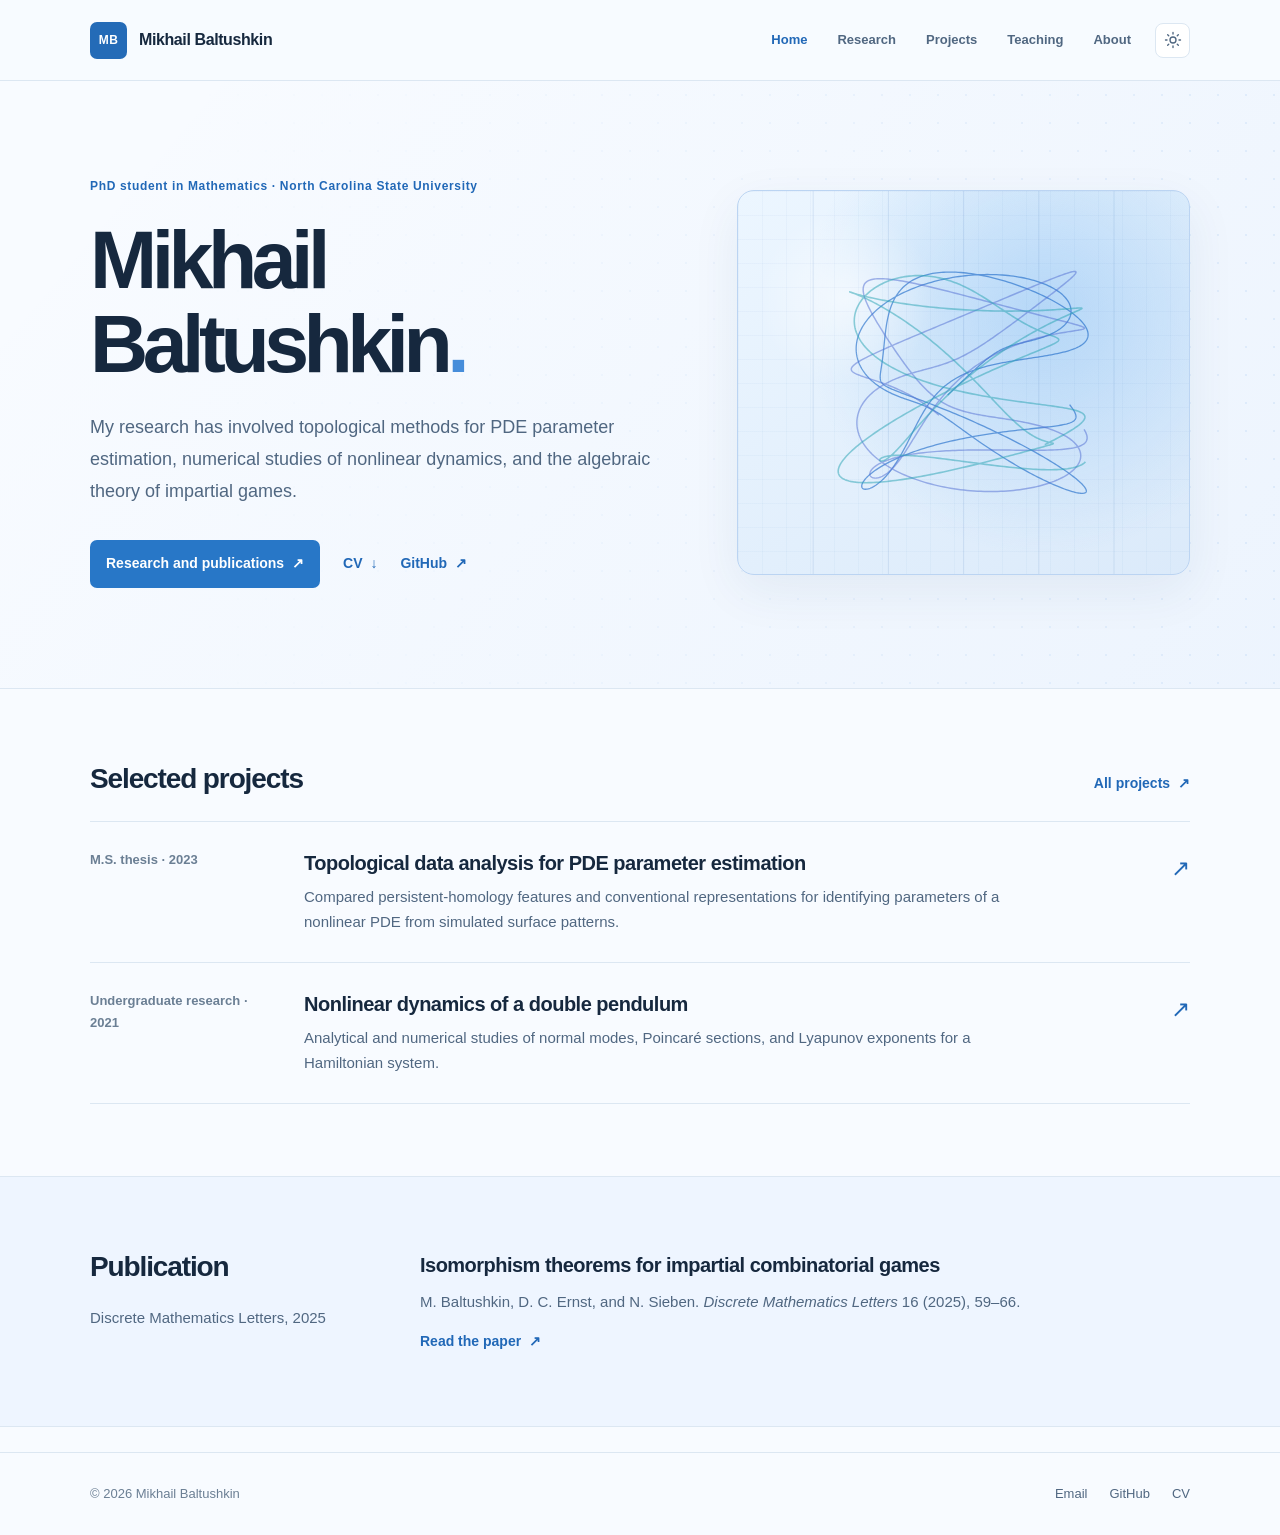
==== commit 1aff794a: "website v 3" ====
--- a/index.html
+++ b/index.html
@@ -1,32 +1,34 @@
 <!doctype html>
-<html lang="en" data-theme="dark"><head>
-<meta charset="utf-8"><meta name="viewport" content="width=device-width, initial-scale=1">
-<title>Mikhail Baltushkin — Mathematics and Scientific Computing | Mikhail Baltushkin</title>
-<meta name="description" content="Mikhail Baltushkin is a mathematics PhD student at NC State University. Research in computational topology, scientific machine learning, nonlinear dynamics, and combinatorial game theory.">
-<meta name="author" content="Mikhail Baltushkin"><meta name="theme-color" content="#111d31">
-<meta property="og:type" content="website"><meta property="og:title" content="Mikhail Baltushkin — Mathematics and Scientific Computing | Mikhail Baltushkin">
-<meta property="og:description" content="Mikhail Baltushkin is a mathematics PhD student at NC State University. Research in computational topology, scientific machine learning, nonlinear dynamics, and combinatorial game theory.">
-<meta property="og:image" content="https://mishbolt.github.io/assets/images/social-card.svg"><meta property="og:url" content="https://mishbolt.github.io/">
-<meta name="twitter:card" content="summary_large_image"><link rel="canonical" href="https://mishbolt.github.io/">
-<link rel="icon" href="assets/images/favicon.svg" type="image/svg+xml">
-<link rel="stylesheet" href="assets/css/styles.css">
-<script src="assets/js/site.js" defer></script>
-</head><body><a class="skip-link" href="#main">Skip to content</a><div class="bg-atmosphere" aria-hidden="true"></div><div class="ambient-blob" aria-hidden="true"></div><header class="site-header"><div class="shell nav-inner">
-      <a class="brand" href="index.html" aria-label="Mikhail Baltushkin, home"><span class="brand-glyph">MB</span><span>Mikhail Baltushkin</span></a>
-      <nav id="main-nav" class="nav-links" aria-label="Main navigation" data-open="false"><a href="index.html" aria-current="page">Home</a><a href="projects.html">Projects</a><a href="research.html">Research</a><a href="teaching.html">Teaching</a><a href="about.html">About</a></nav>
-      <div class="nav-actions"><button type="button" class="icon-button" data-theme-toggle aria-label="Switch to light theme"><svg viewBox="0 0 24 24" aria-hidden="true" fill="none" stroke="currentColor" stroke-width="1.8" stroke-linecap="round" stroke-linejoin="round"><circle cx="12" cy="12" r="4"/><path d="M12 2v2m0 16v2M4.9 4.9l1.4 1.4m11.4 11.4 1.4 1.4M2 12h2m16 0h2M4.9 19.1l1.4-1.4M17.7 6.3l1.4-1.4"/></svg></button><button type="button" class="icon-button mobile-toggle" data-menu-toggle aria-label="Toggle navigation" aria-expanded="false" aria-controls="main-nav"><svg viewBox="0 0 24 24" aria-hidden="true" fill="none" stroke="currentColor" stroke-width="1.8" stroke-linecap="round" stroke-linejoin="round"><path d="M4 7h16M4 12h16M4 17h16"/></svg></button></div>
-      </div></header>
-<main id="main"><section class="hero"><div class="shell hero-grid"><div class="hero-copy">
-<p class="eyebrow">Mathematics PhD student · NC State University</p>
-<h1>Mikhail<br><span class="gradient-text">Baltushkin.</span></h1>
-<p class="hero-position">Mathematics &amp; scientific computing</p>
-<p class="hero-lede">I work on problems in applied and pure mathematics, with an emphasis on computation. My past research includes topological methods for PDE parameter estimation, nonlinear dynamics, and algebraic structures in combinatorial games.</p>
-<div class="cta-row"><a href="projects.html" class="btn btn-primary">Selected projects <svg viewBox="0 0 24 24" aria-hidden="true" fill="none" stroke="currentColor" stroke-width="1.8" stroke-linecap="round" stroke-linejoin="round"><path d="M4 12h15m-6-6 6 6-6 6"/></svg></a><a href="assets/docs/cv.pdf" class="btn btn-ghost">CV (PDF) <svg viewBox="0 0 24 24" aria-hidden="true" fill="none" stroke="currentColor" stroke-width="1.8" stroke-linecap="round" stroke-linejoin="round"><path d="M12 3v17m-6-6 6 6 6-6"/></svg></a></div>
-<div class="hero-subline"><a href="mailto:mbaltus@ncsu.edu">Email</a><span class="sep">/</span><a href="https://github.com/mishbolt" target="_blank" rel="noopener noreferrer">GitHub</a><span class="sep">/</span><a href="https://www.linkedin.com/in/mikhail-baltushkin-452414260/" target="_blank" rel="noopener noreferrer">LinkedIn</a></div>
-</div><div class="hero-visual"><div class="visual-outer"><div class="visual-top"><span>Mathematical illustration · phase space</span></div><canvas id="orbit-canvas" role="img" aria-label="Decorative mathematical phase-space illustration"></canvas><div class="corner-coord">illustrative visualization</div></div></div></div></section>
-<div class="section-divider"></div>
-<section class="section" id="work"><div class="shell"><div class="section-header"><div><p class="kicker">Research and computational work</p><h2>Selected projects</h2><p>Three projects in computational topology, nonlinear dynamics, and algebraic game theory.</p></div><a class="subtle-link" href="projects.html">View all projects ↗</a></div>
-<div class="cards-grid"><article class="feature-card reveal"><div class="card-art card-art--tda"><span class="art-label">TDA / RESEARCH</span><svg viewBox="0 0 360 193" aria-hidden="true" preserveAspectRatio="xMidYMid slice"><defs><pattern id="pat-tda" width="20" height="20" patternUnits="userSpaceOnUse"><path d="M20 0H0V20" fill="none" stroke="#8ce5e7" stroke-opacity=".08"/></pattern></defs><rect width="360" height="193" fill="url(#pat-tda)"/><circle cx="112" cy="98" r="42" fill="none" stroke="#83e2e4" stroke-width="1.3" opacity=".7"/><circle cx="112" cy="98" r="29" fill="none" stroke="#83e2e4" stroke-width="1.3" opacity=".7"/><circle cx="112" cy="98" r="14" fill="none" stroke="#b6a6ff" stroke-width="1.3" opacity=".7"/><circle cx="205" cy="125" r="53" fill="none" stroke="#988efa" stroke-width="1.3" opacity=".7"/><circle cx="205" cy="125" r="37" fill="none" stroke="#988efa" stroke-width="1.3" opacity=".7"/><circle cx="205" cy="125" r="23" fill="none" stroke="#83e2e4" stroke-width="1.3" opacity=".7"/><circle cx="278" cy="73" r="34" fill="none" stroke="#79d9de" stroke-width="1.3" opacity=".7"/><circle cx="58" cy="61" r="2.4" fill="#84e3e5" opacity=".8"/><circle cx="79" cy="142" r="2.4" fill="#84e3e5" opacity=".8"/><circle cx="125" cy="57" r="2.4" fill="#84e3e5" opacity=".8"/><circle cx="155" cy="165" r="2.4" fill="#84e3e5" opacity=".8"/><circle cx="207" cy="70" r="2.4" fill="#84e3e5" opacity=".8"/><circle cx="252" cy="124" r="2.4" fill="#84e3e5" opacity=".8"/><circle cx="308" cy="146" r="2.4" fill="#84e3e5" opacity=".8"/><circle cx="304" cy="57" r="2.4" fill="#84e3e5" opacity=".8"/><circle cx="171" cy="43" r="2.4" fill="#84e3e5" opacity=".8"/><path d="M20 163Q109 65 179 140T338 34" stroke="#b2a8ff" opacity=".3" fill="none" stroke-width="2"/></svg></div><div class="card-body"><div class="meta">MASTER’S THESIS · 2023</div><h3>Topology for PDE parameter estimation</h3><p>Used persistent homology and machine learning to estimate parameters from simulated PDE surfaces.</p><div class="tag-row"><span class="tag">Python</span><span class="tag">Persistent homology</span><span class="tag">Machine learning</span></div><div class="card-footer"><a href="work/tda-pde.html">Project details ↗</a></div></div></article><article class="feature-card reveal"><div class="card-art card-art--pendulum"><span class="art-label">PENDULUM / RESEARCH</span><svg viewBox="0 0 360 193" aria-hidden="true" preserveAspectRatio="xMidYMid"><path d="M0 20h360M0 55h360M0 90h360M0 125h360M0 160h360" stroke="#9b93c2" stroke-opacity=".07"/><path d="M107 95 A43 43 0 0 1 193 95" fill="none" stroke="#a99cff" stroke-width="1" stroke-opacity="0.08"/><path d="M87 95 A63 63 0 0 1 213 95" fill="none" stroke="#a99cff" stroke-width="1" stroke-opacity="0.135"/><path d="M67 95 A83 83 0 0 1 233 95" fill="none" stroke="#a99cff" stroke-width="1" stroke-opacity="0.19"/><path d="M47 95 A103 103 0 0 1 253 95" fill="none" stroke="#a99cff" stroke-width="1" stroke-opacity="0.245"/><path d="M27 95 A123 123 0 0 1 273 95" fill="none" stroke="#a99cff" stroke-width="1" stroke-opacity="0.3"/><path d="M7 95 A143 143 0 0 1 293 95" fill="none" stroke="#a99cff" stroke-width="1" stroke-opacity="0.35500000000000004"/><path d="M152 32L219 109L280 150" stroke="#c2c4ff" stroke-width="3.2" stroke-linecap="round"/><circle cx="152" cy="32" r="5" fill="#d1ffff"/><circle cx="219" cy="109" r="11" fill="#89e4df"/><circle cx="280" cy="150" r="12" fill="#a798ff"/><path d="M186 40C124 107 193 190 324 131" stroke="#71dddd" stroke-width="2" stroke-dasharray="4 5" opacity=".75" fill="none"/></svg></div><div class="card-body"><div class="meta">UNDERGRADUATE RESEARCH · 2021</div><h3>Double pendulum dynamics</h3><p>Studied nonlinear motion through numerical integration, Poincaré sections, and Lyapunov exponents.</p><div class="tag-row"><span class="tag">MATLAB</span><span class="tag">Hamiltonian mechanics</span></div><div class="card-footer"><a href="work/double-pendulum.html">Project details ↗</a></div></div></article><article class="feature-card reveal"><div class="card-art card-art--games"><span class="art-label">GAMES / RESEARCH</span><svg viewBox="0 0 360 193" aria-hidden="true"><path d="M70 99L151 49" stroke="#8b9fe0" stroke-width="1.6" opacity=".62"/><path d="M70 99L152 149" stroke="#8b9fe0" stroke-width="1.6" opacity=".62"/><path d="M151 49L246 55" stroke="#8b9fe0" stroke-width="1.6" opacity=".62"/><path d="M151 49L251 147" stroke="#8b9fe0" stroke-width="1.6" opacity=".62"/><path d="M152 149L251 147" stroke="#8b9fe0" stroke-width="1.6" opacity=".62"/><path d="M246 55L317 104" stroke="#8b9fe0" stroke-width="1.6" opacity=".62"/><path d="M251 147L317 104" stroke="#8b9fe0" stroke-width="1.6" opacity=".62"/><circle cx="70" cy="99" r="11" fill="#4f597e" stroke="#bec5ff" stroke-width="1.5"/><circle cx="151" cy="49" r="8" fill="#2d365c" stroke="#bec5ff" stroke-width="1.5"/><circle cx="152" cy="149" r="8" fill="#2d365c" stroke="#bec5ff" stroke-width="1.5"/><circle cx="246" cy="55" r="8" fill="#2d365c" stroke="#bec5ff" stroke-width="1.5"/><circle cx="251" cy="147" r="8" fill="#2d365c" stroke="#bec5ff" stroke-width="1.5"/><circle cx="317" cy="104" r="11" fill="#4f597e" stroke="#bec5ff" stroke-width="1.5"/><circle cx="70" cy="99" r="4" fill="#82e2dc"/><circle cx="317" cy="104" r="4" fill="#ada1ff"/></svg></div><div class="card-body"><div class="meta">JOURNAL ARTICLE · 2025</div><h3>Isomorphism theorems for impartial games</h3><p>Joint work on optiongraphs, quotient constructions, and algebraic properties of impartial games.</p><div class="tag-row"><span class="tag">Combinatorial games</span><span class="tag">Algebra</span></div><div class="card-footer"><a href="work/game-theory.html">Project details ↗</a></div></div></article></div></div></section>
-<div class="section-divider"></div>
-<section class="section"><div class="shell research-overview"><div><p class="kicker">Areas of interest</p><h2>Research interests</h2><p class="section-copy">I am interested in scientific machine learning, numerical methods for differential equations, and topology-based approaches to data. I also work on algebraic questions in combinatorial game theory.</p><a class="subtle-link" href="research.html">Research and publications ↗</a></div><div class="areas-list"><div><span>01</span><p>Scientific machine learning and inverse problems</p></div><div><span>02</span><p>Topological data analysis and dynamical systems</p></div><div><span>03</span><p>Combinatorial games and algebraic structures</p></div></div></div></section>
-<section class="section-tight"><div class="shell"><div class="publication-strip"><div><p class="kicker">Publication</p><h3>Isomorphism theorems for impartial combinatorial games</h3><p>M. Baltushkin, D. C. Ernst, N. Sieben · <em>Discrete Mathematics Letters</em> 16 (2025), 59–66</p></div><a class="subtle-link" href="https://doi.org/10.47443/dml.2025.071" target="_blank" rel="noopener noreferrer">Read paper ↗</a></div></div></section></main><footer class="site-footer"><div class="shell"><div class="footer-main"><div><a class="brand" href="index.html"><span class="brand-glyph">MB</span><span>Mikhail Baltushkin</span></a><p>Mathematics · scientific computing</p></div><div class="footer-links"><a href="mailto:mbaltus@ncsu.edu">Email</a><a href="https://github.com/mishbolt" target="_blank" rel="noopener noreferrer">GitHub</a><a href="https://www.linkedin.com/in/mikhail-baltushkin-452414260/" target="_blank" rel="noopener noreferrer">LinkedIn</a><a href="assets/docs/cv.pdf">CV ↗</a></div></div><div class="footer-bottom"><span>© <span data-year>2026</span> Mikhail Baltushkin. </span><span>North Carolina State University</span></div></div></footer></body></html>+<html lang="en" data-theme="light"><head>
+<meta charset="utf-8"><meta name="viewport" content="width=device-width,initial-scale=1">
+<title>Mathematics and Scientific Computing | Mikhail Baltushkin</title>
+<meta name="description" content="Mikhail Baltushkin is a mathematics PhD student at NC State University. Research includes topological data analysis, PDE parameter estimation, nonlinear dynamics, and impartial games.">
+<meta name="author" content="Mikhail Baltushkin">
+<link rel="canonical" href="https://mishbolt.github.io/">
+<meta property="og:type" content="website"><meta property="og:title" content="Mathematics and Scientific Computing — Mikhail Baltushkin"><meta property="og:description" content="Mikhail Baltushkin is a mathematics PhD student at NC State University. Research includes topological data analysis, PDE parameter estimation, nonlinear dynamics, and impartial games."><meta property="og:url" content="https://mishbolt.github.io/"><meta property="og:image" content="https://mishbolt.github.io/assets/images/social-card.svg">
+<meta name="theme-color" content="#f7faff">
+<link rel="icon" type="image/svg+xml" href="assets/images/favicon.svg">
+<link rel="stylesheet" href="assets/css/styles.css?v=3">
+<script src="assets/js/site.js?v=3" defer></script>
+</head><body>
+<a class="skip-link" href="#main">Skip to content</a>
+<header class="site-header"><div class="container nav-shell">
+ <a class="site-name" href="index.html"><span class="site-mark" aria-hidden="true">MB</span><span>Mikhail Baltushkin</span></a>
+ <nav id="nav" class="nav" aria-label="Main navigation"><a href="index.html" aria-current="page">Home</a><a href="research.html">Research</a><a href="projects.html">Projects</a><a href="teaching.html">Teaching</a><a href="about.html">About</a></nav>
+ <div class="header-controls"><button id="theme-toggle" type="button" class="theme-toggle" aria-label="Switch theme" title="Switch theme"><svg width="18" height="18" viewBox="0 0 24 24" fill="none" stroke="currentColor" stroke-width="1.8" stroke-linecap="round"><circle cx="12" cy="12" r="4"/><path d="M12 2v2m0 16v2M2 12h2m16 0h2M4.9 4.9l1.4 1.4m11.4 11.4 1.4 1.4M4.9 19.1l1.4-1.4m11.4-11.4 1.4-1.4"/></svg></button><button id="menu-toggle" type="button" class="menu-toggle" aria-label="Menu" aria-expanded="false" aria-controls="nav"><span></span><span></span><span></span></button></div>
+</div></header>
+<main id="main">
+<section class="home-hero"><div class="container hero-layout"><div class="hero-copy">
+ <p class="role">PhD student in Mathematics · North Carolina State University</p>
+ <h1>Mikhail<br>Baltushkin<span class="period">.</span></h1>
+ <p class="intro">My research has involved topological methods for PDE parameter estimation, numerical studies of nonlinear dynamics, and the algebraic theory of impartial games.</p>
+ <div class="intro-links"><a class="primary-link" href="research.html">Research and publications <span aria-hidden="true">↗</span></a><a href="assets/docs/cv.pdf">CV <span aria-hidden="true">↓</span></a><a href="https://github.com/mishbolt" target="_blank" rel="noopener noreferrer">GitHub <span aria-hidden="true">↗</span></a></div>
+</div><div class="hero-art" aria-hidden="true"><div class="art-dots"></div><canvas id="orbit-canvas"></canvas></div></div></section>
+<section class="page-section"><div class="container"><div class="section-heading"><h2>Selected projects</h2><a class="inline-link" href="projects.html">All projects <span aria-hidden="true">↗</span></a></div>
+<div class="work-list">
+ <article class="work-row"><div class="work-date">M.S. thesis · 2023</div><div><h3><a href="work/tda-pde.html">Topological data analysis for PDE parameter estimation</a></h3><p>Compared persistent-homology features and conventional representations for identifying parameters of a nonlinear PDE from simulated surface patterns.</p></div><a class="arrow-link" href="work/tda-pde.html" aria-label="Read thesis project">↗</a></article>
+ <article class="work-row"><div class="work-date">Undergraduate research · 2021</div><div><h3><a href="work/double-pendulum.html">Nonlinear dynamics of a double pendulum</a></h3><p>Analytical and numerical studies of normal modes, Poincaré sections, and Lyapunov exponents for a Hamiltonian system.</p></div><a class="arrow-link" href="work/double-pendulum.html" aria-label="Read double pendulum project">↗</a></article>
+</div></div></section>
+<section class="page-section section-tint"><div class="container publication-layout"><div><h2>Publication</h2><p class="muted">Discrete Mathematics Letters, 2025</p></div><div><h3>Isomorphism theorems for impartial combinatorial games</h3><p>M. Baltushkin, D. C. Ernst, and N. Sieben. <em>Discrete Mathematics Letters</em> 16 (2025), 59–66.</p><a class="inline-link" href="https://doi.org/10.47443/dml.2025.071" target="_blank" rel="noopener noreferrer">Read the paper <span aria-hidden="true">↗</span></a></div></div></section>
+</main>
+<footer class="site-footer"><div class="container footer-inner"><span>© <span data-year>2026</span> Mikhail Baltushkin</span><div class="footer-links"><a href="mailto:mbaltus@ncsu.edu">Email</a><a href="https://github.com/mishbolt" target="_blank" rel="noopener noreferrer">GitHub</a><a href="assets/docs/cv.pdf">CV</a></div></div></footer></body></html>
--- a/assets/css/styles.css
+++ b/assets/css/styles.css
@@ -1,124 +1,17 @@
-@import url('https://fonts.googleapis.com/css2?family=DM+Sans:wght@400;450;500;550;600;650;700&family=Space+Grotesk:wght@400;500;600;700&display=swap');
-:root{color-scheme:dark;--bg:#080d18;--bg2:#0b1222;--ink:#eff5ff;--muted:#9aa9bd;--low:#667992;--line:rgba(161,183,223,.16);--card:rgba(17,27,46,.74);--card2:rgba(20,32,55,.89);--violet:#aa9aff;--cyan:#69e3e2;--accent:#b2a5ff;--pill:rgba(118,138,179,.13);--shadow:0 32px 95px rgba(0,0,0,.25)}
-:root[data-theme='light']{color-scheme:light;--bg:#f6f8fc;--bg2:#edf2fa;--ink:#14233e;--muted:#53657d;--low:#72819a;--line:rgba(66,94,138,.19);--card:rgba(255,255,255,.82);--card2:rgba(255,255,255,.98);--violet:#6355be;--cyan:#00868f;--accent:#514bb3;--pill:rgba(74,91,138,.08);--shadow:0 30px 90px rgba(39,55,83,.12)}
-*{box-sizing:border-box}html{scroll-behavior:smooth}body{margin:0;background:var(--bg);color:var(--ink);font-family:'DM Sans',Inter,system-ui,-apple-system,BlinkMacSystemFont,'Segoe UI',sans-serif;font-size:16px;line-height:1.65;text-rendering:optimizeLegibility;overflow-x:hidden}a{color:inherit;text-decoration:none}a:hover{color:var(--cyan)}a:focus-visible,button:focus-visible{outline:3px solid var(--cyan);outline-offset:4px;border-radius:4px}button{font:inherit;cursor:pointer}img{max-width:100%;height:auto}::selection{background:rgba(137,124,250,.42);color:var(--ink)}
-.bg-atmosphere{position:fixed;inset:0;z-index:-2;pointer-events:none;background:radial-gradient(ellipse 43% 35% at 87% 7%,rgba(91,65,168,.16),transparent),radial-gradient(ellipse 30% 44% at -7% 44%,rgba(26,128,154,.08),transparent),var(--bg)}.bg-atmosphere:after{content:'';position:absolute;inset:0;background-image:linear-gradient(to right,rgba(120,153,208,.035) 1px,transparent 1px),linear-gradient(to bottom,rgba(120,153,208,.035) 1px,transparent 1px);background-size:68px 68px;mask-image:linear-gradient(115deg,transparent 1%,#000 74%);opacity:.55}.ambient-blob{position:absolute;width:360px;height:360px;border-radius:50%;background:rgba(101,89,240,.11);filter:blur(90px);right:5%;top:480px;pointer-events:none;z-index:-1}
-.shell{width:min(1160px,calc(100% - 68px));margin-inline:auto}.skip-link{position:absolute;left:15px;top:-100px;padding:10px 16px;background:var(--ink);color:var(--bg);z-index:900}.skip-link:focus{top:16px}
-.site-header{position:sticky;top:0;z-index:60;background:color-mix(in srgb,var(--bg) 79%,transparent);backdrop-filter:blur(24px);-webkit-backdrop-filter:blur(24px);border-bottom:1px solid var(--line)}.nav-inner{height:77px;display:flex;align-items:center;justify-content:space-between;gap:20px}.brand{display:inline-flex;align-items:center;gap:13px;font-family:'Space Grotesk',sans-serif;font-size:16px;font-weight:700;letter-spacing:-.035em;white-space:nowrap}.brand-glyph{width:35px;height:35px;border-radius:10px;display:grid;place-items:center;background:linear-gradient(135deg,#92e1e3,#867bfc);color:#071120;font-size:15px;letter-spacing:-.09em;box-shadow:0 0 30px rgba(113,157,251,.15)}.brand .dot{color:var(--cyan)}.nav-links{display:flex;gap:4px;align-items:center}.nav-links>a{padding:8px 13px;border-radius:9px;color:var(--muted);font-size:13px;font-weight:700;transition:background .2s,color .2s}.nav-links>a:hover,.nav-links>a[aria-current='page']{background:var(--pill);color:var(--ink)}.nav-actions{display:flex;gap:9px;align-items:center}.icon-button{width:38px;height:38px;display:grid;place-items:center;background:none;border:1px solid var(--line);border-radius:10px;color:var(--ink)}.icon-button:hover{background:var(--pill)}.icon-button svg{width:18px;height:18px}.mobile-toggle{display:none}
-.eyebrow{display:inline-flex;align-items:center;gap:11px;color:var(--cyan);font-size:11px;letter-spacing:.23em;font-weight:800;text-transform:uppercase}.eyebrow .signal{display:inline-block;width:7px;height:7px;background:var(--cyan);border-radius:50%;box-shadow:0 0 0 5px rgba(101,218,218,.09)}.hero{padding:92px 0 80px}.hero-grid{display:grid;grid-template-columns:1.04fr .96fr;gap:64px;align-items:center}.hero-copy h1,.page-intro h1{font-family:'Space Grotesk',sans-serif;font-weight:600;letter-spacing:-.071em;line-height:1.07;margin:26px 0 26px}.hero-copy h1{font-size:clamp(46px,5.35vw,75px);max-width:690px}.gradient-text{background:linear-gradient(103deg,#e4e4ff 0%,#a89cff 44%,#6bdcdf 100%);background-clip:text;-webkit-background-clip:text;color:transparent}:root[data-theme='light'] .gradient-text{background-image:linear-gradient(103deg,#5c4ab3,#007e8f)}.hero-lede{font-size:18px;color:var(--muted);line-height:1.8;max-width:540px}.hero-lede strong{color:var(--ink);font-weight:650}.cta-row{display:flex;flex-wrap:wrap;gap:12px;margin:29px 0 24px}.btn{display:inline-flex;align-items:center;justify-content:center;gap:10px;padding:12px 17px;border:1px solid var(--line);border-radius:11px;font-size:13px;font-weight:750;line-height:1.25;transition:transform .2s,background .2s,border .2s}.btn:hover{transform:translateY(-2px)}.btn-primary{background:linear-gradient(115deg,#b1a4ff,#86dcdf);color:#08121d;border-color:transparent;box-shadow:0 12px 36px rgba(88,102,214,.14)}.btn-primary:hover{color:#08121d}.btn-ghost{background:var(--pill);color:var(--ink)}.btn svg{width:16px;height:16px}.hero-subline{display:flex;flex-wrap:wrap;gap:11px;align-items:center;color:var(--low);font-size:13px}.hero-subline .sep{opacity:.45}
-.hero-visual{position:relative;min-height:505px;display:grid;align-items:center}.visual-outer{position:relative;aspect-ratio:1 / 1;max-width:520px;width:100%;margin:auto;border:1px solid rgba(149,170,223,.21);border-radius:26px;overflow:hidden;background:radial-gradient(circle at 52% 46%,rgba(84,80,176,.17),transparent 43%),radial-gradient(circle at 70% 78%,rgba(30,150,159,.085),transparent 34%),linear-gradient(135deg,rgba(17,27,47,.8),rgba(10,15,29,.8));box-shadow:var(--shadow)}:root[data-theme='light'] .visual-outer{background:linear-gradient(125deg,#eef3fc,#e9effa)}.visual-outer:before{content:'';position:absolute;inset:0;background-image:linear-gradient(rgba(142,171,224,.075) 1px,transparent 1px),linear-gradient(90deg,rgba(142,171,224,.075) 1px,transparent 1px);background-size:38px 38px;mask-image:radial-gradient(circle,#000 27%,transparent 75%)}.visual-top{position:absolute;left:23px;right:23px;top:22px;display:flex;justify-content:space-between;align-items:center;gap:14px;color:var(--muted);font-size:10px;font-weight:800;letter-spacing:.15em;text-transform:uppercase}.visual-top .dotset{display:flex;gap:5px}.visual-top .dotset i{width:6px;height:6px;border:1px solid var(--low);border-radius:50%}.visual-top .dotset i:first-child{background:var(--cyan);border-color:var(--cyan)}#orbit-canvas{position:absolute;inset:0;width:100%;height:100%}.corner-coord{position:absolute;right:23px;bottom:22px;color:var(--low);font-size:10px;font-family:monospace;letter-spacing:.05em}.visual-tag{position:absolute;border-radius:9px;padding:9px 12px;border:1px solid rgba(150,172,221,.18);background:rgba(16,26,46,.83);backdrop-filter:blur(10px);color:#dbecff;font-size:11px;line-height:1.4;font-weight:650;box-shadow:0 10px 26px rgba(0,0,0,.2)}.visual-tag span{color:#7e91af;font-size:9px;display:block;letter-spacing:.13em}.tag-top{top:22%;right:-14px}.tag-bottom{left:-25px;bottom:15%}:root[data-theme='light'] .visual-tag{background:rgba(255,255,255,.89);color:var(--ink)}
-.section{padding:72px 0}.section-tight{padding:44px 0 72px}.section-divider{height:1px;background:linear-gradient(90deg,transparent,var(--line) 18%,var(--line) 82%,transparent)}.section-header{display:flex;justify-content:space-between;align-items:end;gap:22px;margin-bottom:26px}.kicker{font-size:11px;letter-spacing:.23em;text-transform:uppercase;color:var(--cyan);font-weight:800;margin:0 0 13px}.section h2,.section-title{font-family:'Space Grotesk',sans-serif;font-size:clamp(29px,3.4vw,42px);font-weight:600;letter-spacing:-.045em;line-height:1.17;margin:0}.section-header p{max-width:600px;margin:10px 0 0;color:var(--muted)}.subtle-link{font-size:13px;color:var(--cyan);font-weight:750;white-space:nowrap}.subtle-link:hover{text-decoration:underline;text-underline-offset:5px}
-.metrics{display:grid;grid-template-columns:repeat(3,1fr);gap:0;border-top:1px solid var(--line);border-bottom:1px solid var(--line);padding:28px 0;margin-top:67px}.metric{padding:4px 29px;border-right:1px solid var(--line)}.metric:first-child{padding-left:0}.metric:last-child{border-right:0}.metric b{font:600 clamp(26px,3.4vw,37px)/1.3 'Space Grotesk',sans-serif;letter-spacing:-.04em;color:var(--ink)}.metric span{display:block;color:var(--muted);font-size:12px;margin-top:4px}
-.cards-grid{display:grid;grid-template-columns:repeat(3,minmax(0,1fr));gap:18px}.feature-card{display:flex;flex-direction:column;overflow:hidden;border-radius:17px;border:1px solid var(--line);background:var(--card);transition:border .25s,transform .25s,box-shadow .25s}.feature-card:hover{border-color:rgba(147,168,240,.45);transform:translateY(-5px);box-shadow:0 20px 50px rgba(0,0,0,.1)}.card-art{height:193px;position:relative;overflow:hidden;border-bottom:1px solid var(--line);display:grid;place-items:center;background:#10192c}.card-art--tda{background:radial-gradient(circle at 25% 20%,rgba(104,208,217,.28),transparent 35%),linear-gradient(140deg,#132941,#111630)}.card-art--pendulum{background:radial-gradient(circle at 70% 50%,rgba(174,119,251,.24),transparent 42%),linear-gradient(130deg,#1c1836,#10182c)}.card-art--games{background:radial-gradient(circle at 35% 12%,rgba(96,124,238,.22),transparent 38%),linear-gradient(130deg,#101c33,#181833)}.card-art svg{width:100%;height:100%}.card-art .art-label{position:absolute;top:16px;left:16px;padding:6px 9px;border-radius:7px;background:rgba(8,15,27,.52);border:1px solid rgba(255,255,255,.08);font-size:10px;color:#ccdaf6;letter-spacing:.15em;font-family:monospace}.card-body{display:flex;flex-direction:column;flex:1;padding:23px}.meta{color:var(--cyan);font-size:10px;letter-spacing:.16em;text-transform:uppercase;font-weight:800}.feature-card h3{font:600 20px/1.3 'Space Grotesk',sans-serif;letter-spacing:-.025em;margin:11px 0}.feature-card p{font-size:13px;line-height:1.75;color:var(--muted);margin:0 0 20px}.tag-row{display:flex;gap:7px;flex-wrap:wrap;margin-top:auto}.tag{border:1px solid var(--line);background:var(--pill);border-radius:999px;padding:5px 10px;font-size:10px;color:var(--muted);font-weight:750;letter-spacing:.01em}.card-footer{border-top:1px solid var(--line);padding-top:16px;margin-top:20px;display:flex;justify-content:space-between;align-items:center;gap:12px}.card-footer a{font-size:12px;font-weight:800;color:var(--ink)}.card-footer a:hover{color:var(--cyan)}.arrow-circle{display:grid;place-items:center;border:1px solid var(--line);width:27px;height:27px;border-radius:50%;color:var(--cyan);font-size:14px}
-.two-col{display:grid;grid-template-columns:1fr 1fr;gap:55px;align-items:start}.quote-card{border:1px solid var(--line);border-radius:18px;padding:32px;background:var(--card);position:relative;overflow:hidden}.quote-card:before{content:'∫';position:absolute;right:25px;top:-40px;opacity:.08;font:190px 'Space Grotesk';color:var(--cyan)}.quote-card blockquote{font:500 22px/1.58 'Space Grotesk',sans-serif;letter-spacing:-.025em;margin:0;position:relative}.quote-card .attribution{font-size:12px;color:var(--muted);margin:20px 0 0}.research-list{display:grid;gap:13px}.research-item{display:flex;gap:15px;padding:18px 0;border-bottom:1px solid var(--line)}.research-num{font-family:monospace;color:var(--cyan);font-size:12px;min-width:25px}.research-item h3{font:600 17px/1.4 'Space Grotesk',sans-serif;margin:0 0 5px}.research-item p{font-size:13px;color:var(--muted);margin:0 0 6px}.research-item a{color:var(--cyan);font-size:12px;font-weight:750}
-.cta-banner{display:flex;justify-content:space-between;align-items:center;gap:25px;padding:40px 44px;border-radius:18px;border:1px solid rgba(148,161,244,.28);background:radial-gradient(circle at 88% 0,rgba(93,107,222,.2),transparent 32%),linear-gradient(105deg,rgba(52,49,109,.25),rgba(23,48,69,.28))}.cta-banner h2{font:600 26px/1.25 'Space Grotesk',sans-serif;margin:0 0 8px}.cta-banner p{color:var(--muted);margin:0;font-size:14px;max-width:520px}
-.page-intro{padding:82px 0 52px}.page-intro h1{font-size:clamp(42px,5.3vw,67px);max-width:850px}.page-intro>div>p:last-child{max-width:720px;font-size:17px;color:var(--muted)}.page-intro.compact{padding-bottom:28px}.page-intro.compact h1{margin-bottom:18px}.content-card{border:1px solid var(--line);border-radius:18px;padding:30px;background:var(--card)}.body-copy{max-width:780px}.body-copy h2{font:600 26px 'Space Grotesk',sans-serif;letter-spacing:-.035em;margin:38px 0 12px}.body-copy h3{font:600 19px 'Space Grotesk',sans-serif;margin:26px 0 12px}.body-copy p,.body-copy li{color:var(--muted);line-height:1.87}.body-copy strong{color:var(--ink)}.body-copy a{color:var(--cyan);text-underline-offset:4px;text-decoration:underline}.body-copy ul{padding-left:20px}.body-copy .lead{font-size:19px;color:var(--ink);line-height:1.8}.body-copy .callout{border-left:3px solid var(--cyan);padding:13px 22px;background:var(--pill);border-radius:0 10px 10px 0;margin:24px 0;color:var(--ink)}.detail-layout{display:grid;grid-template-columns:minmax(0,1fr) 280px;gap:54px;align-items:start}.aside-panel{border:1px solid var(--line);border-radius:16px;padding:22px;background:var(--card);position:sticky;top:104px}.aside-panel h2{font:600 16px 'Space Grotesk',sans-serif;margin:0 0 18px}.aside-panel dl{margin:0}.aside-panel dt{font-size:10px;color:var(--low);text-transform:uppercase;letter-spacing:.13em;margin:15px 0 1px;font-weight:800}.aside-panel dd{margin:0;color:var(--ink);font-size:13px}.aside-panel a{color:var(--cyan);overflow-wrap:anywhere}.aside-panel .btn{display:flex;margin-top:20px}.figure{margin:28px 0}.figure img{width:100%;border:1px solid var(--line);border-radius:13px}.figure figcaption{font-size:12px;color:var(--muted);margin-top:10px}.pub-card{display:flex;gap:18px;padding:25px;border:1px solid var(--line);border-radius:17px;background:var(--card);margin-bottom:16px}.pub-year{font:600 18px 'Space Grotesk';color:var(--cyan);min-width:54px}.pub-card h3{font:600 20px/1.4 'Space Grotesk';letter-spacing:-.025em;margin:0 0 8px}.pub-card p{font-size:13px;color:var(--muted);margin:0 0 11px}.pub-links{display:flex;gap:19px}.pub-links a{font-size:12px;font-weight:800;color:var(--cyan)}.timeline{border-left:1px solid var(--line);margin-left:11px;padding-left:28px}.timeline-item{position:relative;padding:0 0 30px}.timeline-item:before{content:'';position:absolute;width:11px;height:11px;background:var(--bg);border:2px solid var(--cyan);border-radius:50%;left:-35px;top:6px}.timeline-item .when{font-size:11px;color:var(--cyan);text-transform:uppercase;letter-spacing:.13em;font-weight:800}.timeline-item h3{margin:5px 0;font:600 18px 'Space Grotesk'}.timeline-item p{font-size:14px;color:var(--muted);margin:0;max-width:690px}.skill-cloud{display:flex;gap:9px;flex-wrap:wrap}.skill-cloud .tag{font-size:12px;padding:8px 11px}.work-list{display:grid;gap:17px}.work-entry{display:grid;grid-template-columns:180px minmax(0,1fr) auto;gap:26px;align-items:center;border:1px solid var(--line);border-radius:16px;background:var(--card);padding:23px}.work-entry img{height:123px;object-fit:cover;border-radius:10px;width:100%}.work-entry .work-ill{height:123px;display:grid;place-items:center;border-radius:10px;background:linear-gradient(140deg,rgba(70,139,157,.25),rgba(95,68,154,.2));border:1px solid var(--line);color:var(--cyan);font-size:63px;font-family:'Space Grotesk'}.work-entry h3{font:600 21px 'Space Grotesk';margin:6px 0}.work-entry p{font-size:13px;color:var(--muted);margin:0 0 10px}.work-entry .btn{white-space:nowrap}.footnote-note{font-size:12px;color:var(--low)}.note-list{display:grid;grid-template-columns:repeat(2,1fr);gap:18px}.note-card{border:1px solid var(--line);border-radius:16px;padding:27px;background:var(--card)}.note-card h3{font:600 21px/1.35 'Space Grotesk';margin:10px 0}.note-card p{font-size:13px;color:var(--muted)}.note-card a{font-size:13px;font-weight:800;color:var(--cyan)}
-.site-footer{margin-top:72px;border-top:1px solid var(--line);padding:41px 0 35px}.footer-main{display:flex;justify-content:space-between;gap:24px;align-items:start}.footer-main p{font-size:13px;color:var(--muted);margin:8px 0}.footer-links{display:flex;flex-wrap:wrap;gap:18px;font-size:13px;font-weight:650;color:var(--muted)}.footer-bottom{display:flex;justify-content:space-between;gap:16px;border-top:1px solid var(--line);padding-top:19px;margin-top:26px;font-size:11px;color:var(--low)}.status-pulse{display:inline-block;width:6px;height:6px;border-radius:50%;background:var(--cyan);margin-right:5px;box-shadow:0 0 0 4px rgba(97,207,207,.08)}.reveal{opacity:0;transform:translateY(14px);transition:opacity .7s,transform .7s}.reveal.in-view{opacity:1;transform:translateY(0)}
-@media(max-width:1030px){.hero-grid{gap:32px}.hero{padding-top:60px}.hero-visual{min-height:420px}.visual-outer{width:92%}.tag-top{right:-6px}.tag-bottom{left:-9px}.nav-links>a{padding:8px 9px}.work-entry{grid-template-columns:130px 1fr;gap:18px}.work-entry>.btn{grid-column:2;justify-self:start}.work-entry img,.work-entry .work-ill{height:120px}}
-@media(max-width:760px){.shell{width:min(100% - 38px,1160px)}.nav-inner{height:68px}.mobile-toggle{display:grid}.nav-links{position:absolute;top:68px;left:0;right:0;display:none;flex-direction:column;padding:12px 19px 20px;background:var(--bg2);border-bottom:1px solid var(--line);align-items:stretch;box-shadow:0 14px 30px rgba(0,0,0,.16)}.nav-links[data-open='true']{display:flex}.nav-links>a{padding:11px 13px}.hero{padding:63px 0 42px}.hero-grid{display:flex;flex-direction:column;gap:35px}.hero-copy h1{font-size:clamp(44px,10vw,63px)}.hero-lede{font-size:16px}.hero-visual{min-height:unset;width:100%;max-width:495px}.visual-outer{width:90%}.tag-top{right:0}.tag-bottom{left:0}.metrics{margin-top:44px;grid-template-columns:1fr;gap:0;padding:9px 0}.metric{padding:17px 0;border-right:0;border-bottom:1px solid var(--line)}.metric:last-child{border:0}.metric span{display:inline;margin-left:13px}.cards-grid{grid-template-columns:1fr}.card-art{height:205px}.two-col{grid-template-columns:1fr;gap:25px}.section{padding:50px 0}.section-header{align-items:start;flex-direction:column;gap:10px}.cta-banner{padding:30px;flex-direction:column;align-items:flex-start}.page-intro{padding:65px 0 29px}.page-intro h1{font-size:clamp(40px,10vw,56px)}.detail-layout{grid-template-columns:1fr;gap:25px}.aside-panel{position:static;order:-1}.note-list{grid-template-columns:1fr}.work-entry{grid-template-columns:1fr}.work-entry img,.work-entry .work-ill{height:170px}.work-entry>.btn{grid-column:1}.footer-main{flex-direction:column}.footer-bottom{flex-direction:column}.pub-card{padding:19px;gap:13px}}
-@media(prefers-reduced-motion:reduce){*,*:before,*:after{scroll-behavior:auto!important;animation:none!important;transition:none!important}.reveal{opacity:1;transform:none}}
 
-/* 2026 refinement: brighter navy, quieter hierarchy and plain research copy. */
-:root {
-  --bg:#101c30; --bg2:#14233a; --ink:#f5f9ff;
-  --muted:#c0cddd; --low:#95abc4;
-  --line:rgba(184,207,235,.20);
-  --card:rgba(28,45,70,.84); --card2:rgba(32,51,78,.94);
-  --violet:#b7aaff; --cyan:#77dfff; --accent:#94c6ff;
-  --pill:rgba(169,196,239,.11);
-  --shadow:0 24px 65px rgba(4,14,30,.22);
-}
-:root[data-theme='light'] {
-  --bg:#f4f8fd; --bg2:#ecf3fc; --ink:#172b43;
-  --muted:#475e77; --low:#667f99;
-  --line:rgba(66,102,145,.21);
-  --card:rgba(255,255,255,.93); --card2:#ffffff;
-  --violet:#6156b9; --cyan:#176d9b; --accent:#2358b2;
-  --pill:rgba(75,119,170,.08);
-}
-body{font-size:16px;line-height:1.7}
-.bg-atmosphere{background:radial-gradient(ellipse 43% 47% at 88% 13%,rgba(66,118,196,.17),transparent),radial-gradient(ellipse 39% 36% at 0% 45%,rgba(39,142,183,.10),transparent),var(--bg)}
-.bg-atmosphere:after{opacity:.32}
-.ambient-blob{display:none}
-.brand{letter-spacing:-.025em;font-weight:650}
-.brand-glyph{background:#acd9fc;color:#14243a;box-shadow:none;font-size:12px;letter-spacing:.02em;border-radius:7px}
-.brand .dot{display:none}
-.nav-links>a{font-size:13px;font-weight:650}
-.nav-links>a[aria-current='page']{color:var(--ink);background:rgba(122,166,224,.16)}
-.eyebrow{color:var(--cyan);letter-spacing:.13em;font-size:12px;font-weight:700;text-transform:uppercase}
-.eyebrow .signal{display:none}
-.hero{padding:94px 0 86px}
-.hero-grid{grid-template-columns:1.04fr .96fr;gap:68px}
-.hero-copy h1{font-size:clamp(52px,5.8vw,82px);letter-spacing:-.067em;line-height:1.02;margin:24px 0 16px}
-.gradient-text{background-image:linear-gradient(102deg,#c3c0ff,#8dc4ff 58%,#78dffc)}
-:root[data-theme='light'] .gradient-text{background-image:linear-gradient(102deg,#6053ae,#176db0)}
-.hero-position{font:500 clamp(18px,2.3vw,25px)/1.35 'Space Grotesk',sans-serif;letter-spacing:-.028em;color:var(--ink);margin:0 0 28px}
-.hero-lede{font-size:16px;line-height:1.85;color:var(--muted);max-width:540px;margin:0}
-.hero-subline{gap:15px;color:var(--muted);font-size:13px}
-.hero-subline>a:hover{color:var(--cyan)}
-.hero-subline .sep{opacity:.42}
-.btn{font-size:13px;font-weight:700;border-radius:8px;transition:background .2s,border-color .2s}
-.btn:hover{transform:none;border-color:var(--cyan)}
-.btn-primary{background:#8ad7f9;color:#0d2640;box-shadow:none;border:1px solid #8ad7f9}
-.btn-primary:hover{background:#b4e8ff;color:#0d2640}
-.btn-ghost{background:transparent}
-.hero-visual{min-height:475px}
-.visual-outer{border-radius:15px;max-width:500px;background:radial-gradient(circle at 56% 40%,rgba(96,134,197,.15),transparent 50%),linear-gradient(140deg,#203655,#16263f);border:1px solid rgba(182,202,241,.30);box-shadow:var(--shadow)}
-:root[data-theme='light'] .visual-outer{background:linear-gradient(135deg,#f0f6fd,#dfebf8)}
-.visual-outer:before{opacity:.65}
-.visual-top{font-weight:650;letter-spacing:.08em;text-transform:none;font-size:11px;left:25px;right:25px;color:var(--muted)}
-.visual-top .dotset{display:none}
-.corner-coord{font-size:11px;color:var(--muted);letter-spacing:0;font-family:'DM Sans',sans-serif}
-.section{padding:69px 0}
-.section-tight{padding:35px 0 65px}
-.kicker{letter-spacing:.13em;font-size:11px;font-weight:750}
-.section h2,.section-title{font-size:clamp(31px,3.3vw,41px)}
-.section-header p{font-size:15px}
-.subtle-link{font-weight:700;font-size:13px}
-.feature-card{border-radius:12px;box-shadow:none}
-.feature-card:hover{transform:translateY(-2px);box-shadow:0 14px 36px rgba(1,12,27,.1)}
-.card-art{height:190px;background:#213653}
-.card-art--tda{background:linear-gradient(138deg,#203c5a,#263a62)}
-.card-art--pendulum{background:linear-gradient(138deg,#2b3a67,#213553)}
-.card-art--games{background:linear-gradient(138deg,#223a58,#35416c)}
-.card-art .art-label{display:none}
-.card-body{padding:24px}
-.meta{letter-spacing:.09em;font-size:11px;font-weight:750}
-.feature-card h3{font-size:20px;margin:11px 0 10px}
-.feature-card p{font-size:14px;line-height:1.68}
-.tag{font-size:11px;font-weight:600;background:transparent;border-radius:6px}
-.card-footer a{font-size:13px;font-weight:700}
-.areas-list{border-top:1px solid var(--line)}
-.areas-list>div{display:grid;grid-template-columns:42px 1fr;gap:8px;padding:17px 0;border-bottom:1px solid var(--line);align-items:start}
-.areas-list>div span{color:var(--cyan);font:500 12px/1.7 'DM Sans',sans-serif}
-.areas-list>div p{font:500 17px/1.48 'Space Grotesk',sans-serif;margin:0}
-.research-overview{display:grid;grid-template-columns:1fr 1fr;gap:80px;align-items:start}
-.section-copy{color:var(--muted);line-height:1.82;max-width:545px;margin:14px 0 21px}
-.publication-strip{padding:27px 33px;border:1px solid var(--line);border-radius:12px;background:var(--card);display:flex;gap:24px;justify-content:space-between;align-items:center}
-.publication-strip h3{font:600 20px/1.4 'Space Grotesk',sans-serif;margin:0 0 5px}
-.publication-strip p:not(.kicker){font-size:13px;color:var(--muted);margin:0}
-.publication-strip .kicker{margin-bottom:9px}
-.publication-strip>a{flex-shrink:0}
-.page-intro{padding:75px 0 41px}
-.page-intro h1{font-size:clamp(41px,4.8vw,62px);letter-spacing:-.055em;margin:22px 0 18px}
-.page-intro>div>p:last-child{font-size:16px}
-.content-card,.aside-panel,.pub-card,.work-entry{border-radius:12px}
-.content-card p{color:var(--muted)}
-.body-copy p,.body-copy li{line-height:1.81}
-.pub-card h3{font-size:19px}
-.pub-card p{font-size:14px}
-.work-entry p{font-size:14px}
-.work-entry .work-ill{font-size:53px;background:linear-gradient(135deg,rgba(80,146,191,.21),rgba(115,113,192,.17))}
-.site-footer{margin-top:45px}
-.footer-bottom{font-size:12px}
-.status-pulse{display:none}
-@media(max-width:1030px){.hero-grid{gap:34px}.research-overview{gap:36px}}
-@media(max-width:760px){
-  .hero{padding:56px 0 45px}.hero-grid{gap:30px}
-  .hero-copy h1{font-size:clamp(54px,12vw,72px)}.hero-position{font-size:20px}
-  .hero-visual{min-height:unset}.visual-outer{width:100%}
-  .research-overview{grid-template-columns:1fr;gap:24px}
-  .publication-strip{flex-direction:column;align-items:flex-start;padding:25px}
-  .cards-grid{grid-template-columns:1fr}
-  .work-entry{gap:15px}
-}
+/* Mikhail Baltushkin — clean, text-led research website */
+:root{color-scheme:light;--bg:#f8fbff;--panel:#fff;--panel-soft:#eef5ff;--text:#16283e;--secondary:#506781;--subtle:#6b7f94;--border:#dce7f2;--blue:#2168b7;--blue2:#448cdc;--shadow:0 16px 50px rgba(28,65,113,.07)}
+:root[data-theme=dark]{color-scheme:dark;--bg:#101c2c;--panel:#172638;--panel-soft:#1d324d;--text:#eff7ff;--secondary:#aec1d5;--subtle:#8da4bc;--border:#2d445b;--blue:#8bbffc;--blue2:#4a94e8;--shadow:0 16px 50px rgba(0,0,0,.16)}
+*{box-sizing:border-box}html{scroll-behavior:smooth}body{background:var(--bg);color:var(--text);margin:0;font-family:Inter,-apple-system,BlinkMacSystemFont,"Segoe UI",Arial,sans-serif;font-size:16px;line-height:1.7}a{color:var(--blue);text-decoration:none}a:hover{text-decoration:underline}a:focus-visible,button:focus-visible{outline:3px solid var(--blue2);outline-offset:4px}img{max-width:100%;display:block}button{font:inherit}.container{width:min(1100px,calc(100% - 64px));margin:auto}.narrow{max-width:780px;margin-left:auto;margin-right:auto}.skip-link{position:absolute;top:-60px;left:10px;z-index:100;padding:10px;background:#fff;color:#111}.skip-link:focus{top:10px}
+.site-header{background:color-mix(in srgb,var(--bg) 92%,transparent);border-bottom:1px solid var(--border);position:relative;z-index:9}.nav-shell{height:80px;display:flex;align-items:center;gap:24px;justify-content:space-between}.site-name{display:flex;align-items:center;gap:12px;color:var(--text);font-weight:700;letter-spacing:-.025em;white-space:nowrap}.site-name:hover{text-decoration:none}.site-mark{display:grid;place-items:center;width:37px;height:37px;color:#fff;background:#246bb7;font-size:12px;letter-spacing:.04em;border-radius:7px}.nav{display:flex;gap:30px;align-items:center;margin-left:auto}.nav a{font-size:13px;font-weight:550;color:var(--secondary)}.nav a[aria-current=page]{color:var(--blue);font-weight:750}.header-controls{display:flex;align-items:center;gap:10px}.theme-toggle,.menu-toggle{border:1px solid var(--border);background:var(--panel);color:var(--secondary);border-radius:8px;width:35px;height:35px;display:grid;place-items:center;cursor:pointer}.menu-toggle{display:none;align-content:center;gap:4px}.menu-toggle span{width:16px;height:1.7px;background:currentColor;border-radius:5px}
+.home-hero{position:relative;overflow:hidden;background:linear-gradient(130deg,transparent 10%,rgba(88,154,237,.07) 100%);border-bottom:1px solid var(--border)}.home-hero:before{content:"";position:absolute;inset:0;pointer-events:none;background-image:radial-gradient(circle,var(--blue2) .7px,transparent 1px);background-size:28px 28px;opacity:.10;mask-image:linear-gradient(90deg,transparent 12%,black 100%)}.hero-layout{min-height:545px;padding:95px 0 100px;display:grid;grid-template-columns:1.12fr .88fr;gap:70px;align-items:center;position:relative}.hero-copy{position:relative;z-index:2}.role{font-size:12px;font-weight:680;letter-spacing:.055em;color:var(--blue);margin:0 0 23px}.hero-copy h1{font-size:clamp(54px,6.3vw,86px);line-height:1.035;letter-spacing:-.068em;font-weight:720;margin:0 0 25px}.period{color:#468dda}.intro{max-width:620px;color:var(--secondary);font-size:18px;line-height:1.78;margin:0}.intro-links{display:flex;align-items:center;flex-wrap:wrap;gap:23px;margin-top:33px;font-size:14px;font-weight:650}.primary-link{background:#2877c7;color:#fff;border-radius:7px;padding:12px 16px}.primary-link:hover{background:#145a9b;color:#fff;text-decoration:none}.intro-links a span,.inline-link span{margin-left:4px}
+.hero-art{height:385px;border:1px solid #bbd4f2;background:radial-gradient(circle at 68% 32%,rgba(120,182,240,.44),transparent 60%),linear-gradient(148deg,#ecf6ff,#dbeafa 100%);box-shadow:var(--shadow);position:relative;overflow:hidden;border-radius:17px}.hero-art:after{content:"";position:absolute;inset:0;background-image:linear-gradient(rgba(57,117,190,.04) 1px,transparent 1px),linear-gradient(90deg,rgba(57,117,190,.04) 1px,transparent 1px);background-size:24px 24px;pointer-events:none}.hero-art canvas{width:100%;height:100%;display:block;position:relative;z-index:1}.art-dots{position:absolute;inset:0;background:radial-gradient(circle at 24% 28%,rgba(255,255,255,.6),transparent 20%)}:root[data-theme=dark] .hero-art{border-color:#3c5c86;background:radial-gradient(circle at 70% 33%,rgba(55,125,196,.2),transparent 60%),linear-gradient(150deg,#243c57,#1e3149)}
+.page-section{padding:72px 0}.section-tint{background:var(--panel-soft);border-top:1px solid var(--border);border-bottom:1px solid var(--border)}.section-heading{display:flex;align-items:baseline;gap:24px;justify-content:space-between;margin:0 0 23px}.section-heading h2,.page-section h2{font-size:28px;line-height:1.3;letter-spacing:-.04em;margin:0 0 20px;font-weight:700}.section-heading h2{margin:0}.inline-link,.text-links a{font-size:14px;font-weight:650}.work-list{border-top:1px solid var(--border)}.work-row{display:grid;grid-template-columns:190px 1fr 34px;gap:24px;padding:27px 0;border-bottom:1px solid var(--border);align-items:start}.work-date,.project-meta{color:var(--subtle);font-size:13px;font-weight:550}.work-row h3{font-size:20px;line-height:1.4;letter-spacing:-.025em;font-weight:680;margin:0 0 7px}.work-row h3 a{color:var(--text)}.work-row p{color:var(--secondary);margin:0;font-size:15px;max-width:700px}.arrow-link{text-align:right;font-size:23px;color:var(--blue)}.publication-layout{display:grid;grid-template-columns:270px 1fr;gap:60px;align-items:start}.publication-layout h3{font-size:20px;line-height:1.4;letter-spacing:-.026em;margin:2px 0 10px}.publication-layout p{font-size:15px;color:var(--secondary);margin:0 0 13px}.muted{color:var(--secondary)}
+.page-heading{border-bottom:1px solid var(--border);padding:68px 0 57px;background:linear-gradient(135deg,transparent 60%,rgba(65,136,219,.06))}.page-heading h1{font-size:clamp(46px,5vw,66px);letter-spacing:-.056em;line-height:1.08;margin:14px 0 16px;font-weight:720}.page-heading p:last-child{font-size:18px;line-height:1.7;color:var(--secondary);max-width:760px;margin:0}.breadcrumb{font-size:13px;color:var(--subtle);margin:0 0 20px}.breadcrumb a{color:var(--subtle)}
+.page-section>.container.narrow>h2:not(:first-child){margin-top:54px}.page-section p{color:var(--secondary)}.bibliography{border-left:3px solid var(--blue2);padding:2px 0 2px 23px;margin:20px 0 35px}.bibliography .reference{color:var(--text);font-size:16px;line-height:1.8;margin:0 0 9px}.bibliography p{margin:7px 0 15px}.text-links{display:flex;gap:23px;align-items:center;flex-wrap:wrap;margin-top:15px}.section-break{padding-top:34px;margin-top:40px!important;border-top:1px solid var(--border)}.topic-grid{display:grid;grid-template-columns:1fr 1fr;gap:36px}.topic-grid h3{font-size:18px;letter-spacing:-.025em;margin:0 0 9px}.topic-grid p{margin:0;font-size:15px}
+.projects-stack{display:grid;gap:24px}.project-feature{display:grid;grid-template-columns:1.35fr .65fr;min-height:228px;gap:24px;border:1px solid var(--border);background:var(--panel);border-radius:13px;padding:30px 30px 30px 35px;box-shadow:var(--shadow);align-items:center}.project-feature h2{font-size:22px;line-height:1.35;margin:9px 0 14px;letter-spacing:-.03em}.project-summary>p:not(.project-meta){font-size:15px;line-height:1.75;margin:0}.project-sketch{width:100%;min-height:195px;border-radius:9px;overflow:hidden;background:#e7f1fb}.project-sketch svg{width:100%;height:100%;display:block}.object-cover{height:195px;object-fit:cover;object-position:top}.sketch-graph{background:#eaf3ff}.sketch-topology{background:#e9f4fd}
+.timeline{border-top:1px solid var(--border)}.timeline-row{display:grid;grid-template-columns:175px 1fr;gap:22px;padding:22px 0;border-bottom:1px solid var(--border)}.timeline-row h2{font-size:18px;margin:0 0 2px}.timeline-row p{margin:4px 0;font-size:15px}.timeline-row .institution{font-weight:650;color:var(--text)}.time{color:var(--subtle);font-size:13px;margin-top:4px}.education-list{border-top:1px solid var(--border)}.education-list>div{display:grid;grid-template-columns:155px 1fr;gap:20px;padding:16px 0;border-bottom:1px solid var(--border)}.education-list span{color:var(--subtle);font-size:13px}.education-list h3{margin:0;font-size:17px}.education-list p{margin:2px 0}.article-prose>h2{font-size:23px;letter-spacing:-.03em;margin:35px 0 10px}.article-prose>h2:first-child{margin-top:0}.article-prose p{margin:0 0 17px;line-height:1.87}.detail-heading>.container{max-width:1100px}.detail-heading h1{max-width:800px}.detail-layout{display:grid;grid-template-columns:minmax(0,1fr) 260px;gap:85px}.detail-aside{border-top:3px solid var(--blue2);background:var(--panel);border-radius:0 0 10px 10px;padding:22px;align-self:start;box-shadow:var(--shadow)}.aside-label{font-size:12px;text-transform:uppercase;letter-spacing:.08em;color:var(--subtle);margin:0 0 13px}.detail-aside dl{margin:0}.detail-aside dt{font-size:12px;color:var(--subtle);margin-top:14px}.detail-aside dd{margin:2px 0;font-size:14px;line-height:1.5}.detail-aside>a{display:inline-block;margin-top:18px;font-size:13px;font-weight:700}.paper-figure{margin:25px 0}.paper-figure img{width:100%;border-radius:9px;border:1px solid var(--border)}.paper-figure figcaption{color:var(--subtle);font-size:12px;margin-top:7px}
+.site-footer{border-top:1px solid var(--border);padding:30px 0;margin-top:25px}.footer-inner{display:flex;align-items:center;justify-content:space-between;gap:24px;font-size:13px;color:var(--subtle)}.footer-links{display:flex;gap:22px}.footer-links a{color:var(--secondary)}
+@media(max-width:960px){.hero-layout{gap:35px;grid-template-columns:1.12fr .88fr}.hero-copy h1{font-size:65px}.hero-art{height:320px}.project-feature{grid-template-columns:1.2fr .8fr}.detail-layout{gap:35px}}
+@media(max-width:760px){.container{width:min(100% - 36px,1100px)}.nav-shell{height:68px;gap:10px}.site-name{font-size:14px}.menu-toggle{display:grid}.nav{display:none;position:absolute;top:68px;left:0;right:0;padding:16px 19px 20px;background:var(--panel);border-bottom:1px solid var(--border);box-shadow:var(--shadow);flex-direction:column;align-items:stretch;gap:2px}.nav.open{display:flex}.nav a{padding:10px 8px}.hero-layout{padding:70px 0 55px;grid-template-columns:1fr;gap:34px}.hero-copy h1{font-size:clamp(53px,12vw,76px)}.intro{font-size:16px}.hero-art{height:300px;max-width:530px}.page-section{padding:50px 0}.work-row{grid-template-columns:1fr 30px;gap:4px}.work-date{grid-column:1/-1;margin-bottom:4px}.work-row h3{font-size:18px}.work-row p{font-size:14px}.publication-layout{grid-template-columns:1fr;gap:12px}.page-heading{padding:46px 0 39px}.page-heading p:last-child{font-size:16px}.project-feature{grid-template-columns:1fr;padding:23px;gap:24px}.project-sketch{min-height:170px}.object-cover{height:180px}.topic-grid,.detail-layout{grid-template-columns:1fr}.detail-aside{order:-1}.timeline-row,.education-list>div{grid-template-columns:1fr;gap:6px}.timeline-row h2{font-size:18px}.site-footer{margin-top:0}.footer-inner{align-items:flex-start;flex-direction:column;gap:14px}}
+@media(prefers-reduced-motion:reduce){html{scroll-behavior:auto}}
